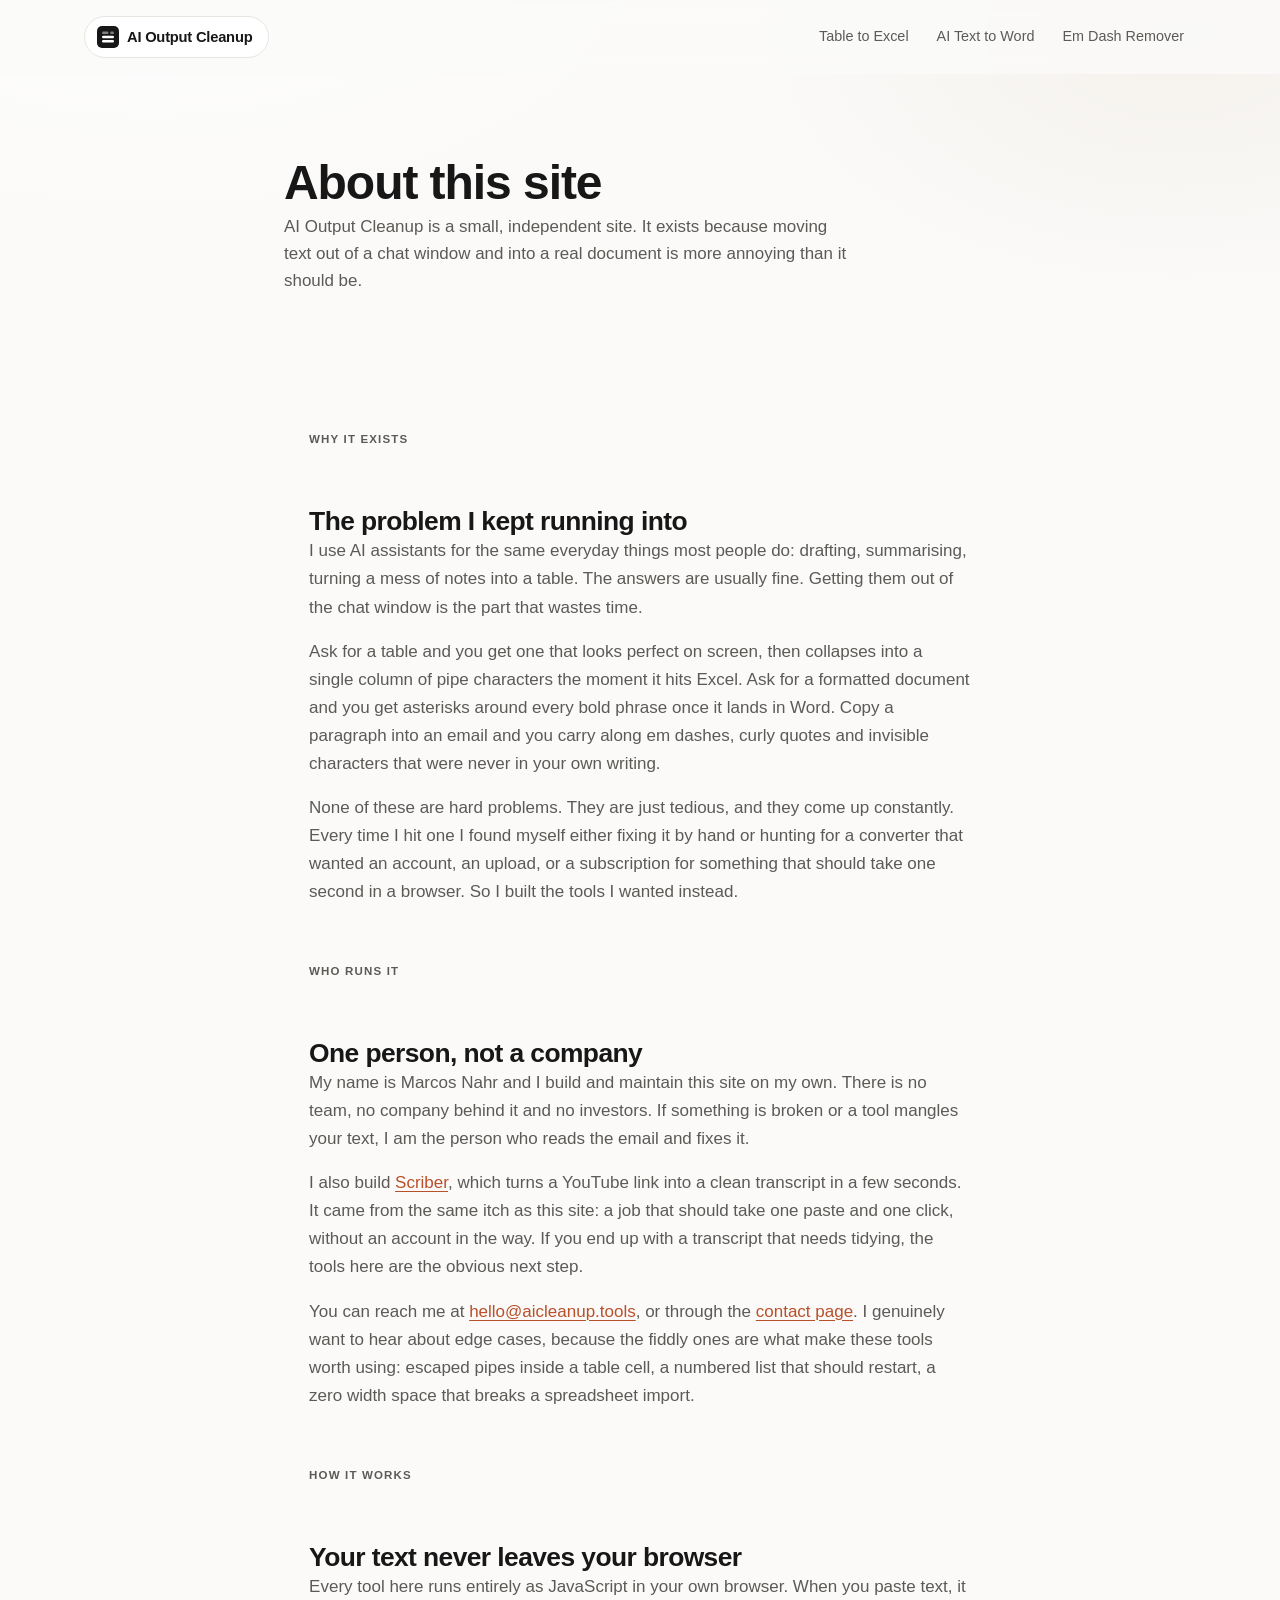
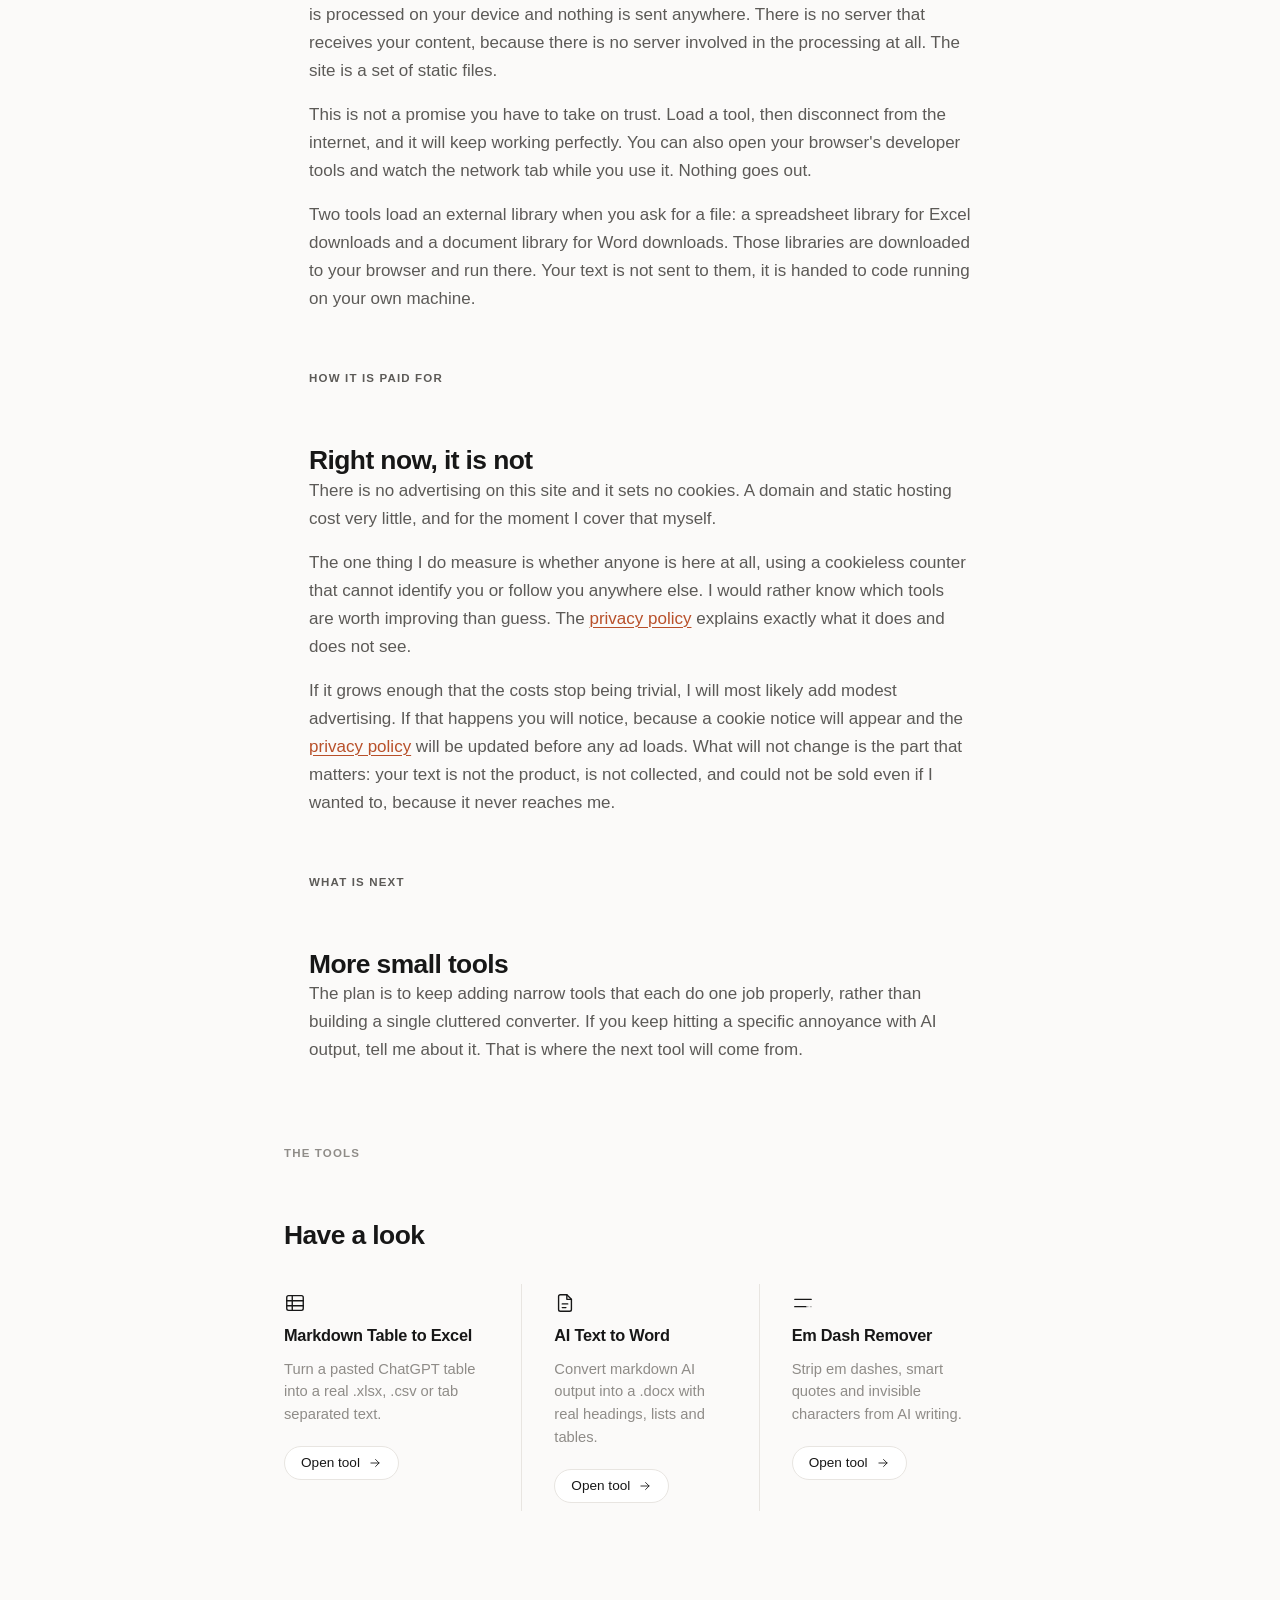
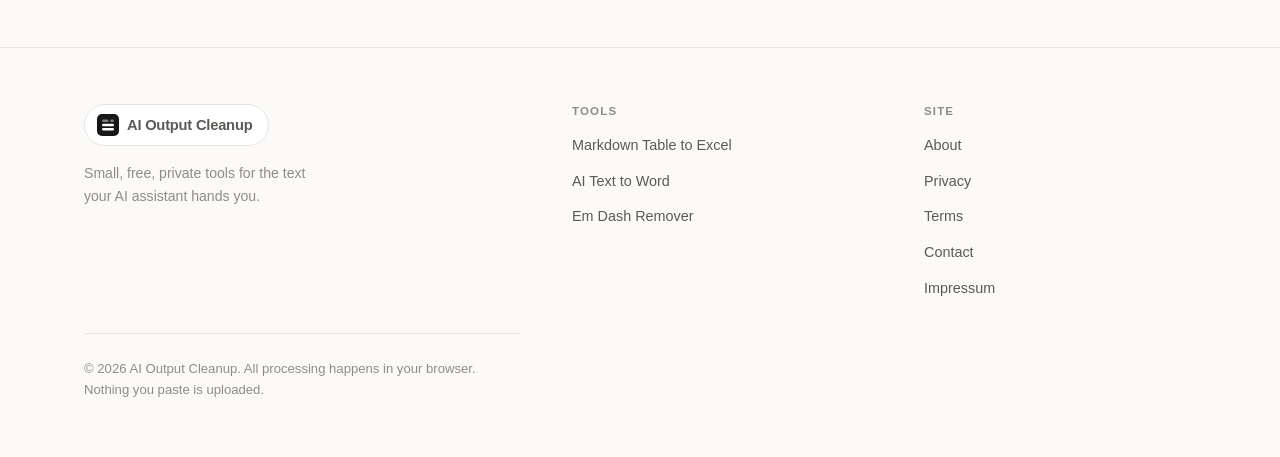
==== about/index.html @ b3857fc9 "Initial commit: aicleanup.tools Static site of three browser based tools that clean up AI generated " ====
<!DOCTYPE html>
<html lang="en">
<head>
<meta charset="utf-8">
<meta name="viewport" content="width=device-width, initial-scale=1">
<title>About | AI Output Cleanup</title>
<meta name="description" content="Who runs AI Output Cleanup and why. A small independent site of free browser based tools for cleaning up text from ChatGPT, Claude and Gemini.">
<link rel="canonical" href="https://aicleanup.tools/about/">
<meta name="robots" content="index, follow">

<meta property="og:type" content="website">
<meta property="og:site_name" content="AI Output Cleanup">
<meta property="og:title" content="About AI Output Cleanup">
<meta property="og:description" content="Who runs AI Output Cleanup and why. A small independent site of free browser based tools for AI generated text.">
<meta property="og:url" content="https://aicleanup.tools/about/">
<meta property="og:image" content="https://aicleanup.tools/assets/img/og-default.png">
<meta property="og:image:width" content="1200">
<meta property="og:image:height" content="630">
<meta property="og:image:alt" content="AI Output Cleanup, free browser tools for AI generated text">
<meta name="twitter:card" content="summary_large_image">

<link rel="stylesheet" href="/assets/css/site.css">
<link rel="icon" href="/favicon.svg" type="image/svg+xml">
</head>
<body>
<a class="skip-link" href="#main">Skip to content</a>

<header class="site-header">
  <div class="wrap wrap--wide site-header__inner">
    <a class="logo" href="/">
      <svg width="22" height="22" viewBox="0 0 22 22" role="img" aria-label="AI Output Cleanup logo">
        <rect width="22" height="22" rx="5" fill="#171717"></rect>
        <rect x="5" y="5.6" width="6.5" height="2.4" rx="1.2" fill="#ffffff" opacity="0.45"></rect>
        <rect x="13.2" y="5.6" width="3.8" height="2.4" rx="1.2" fill="#ffffff" opacity="0.45"></rect>
        <rect x="5" y="9.8" width="12" height="2.4" rx="1.2" fill="#ffffff"></rect>
        <rect x="5" y="14" width="12" height="2.4" rx="1.2" fill="#ffffff"></rect>
      </svg>
      <span>AI Output Cleanup</span>
    </a>
    <nav class="site-nav" aria-label="Main">
      <ul>
        <li><a href="/markdown-table-to-excel/">Table to Excel</a></li>
        <li><a href="/ai-text-to-word/">AI Text to Word</a></li>
        <li><a href="/em-dash-remover/">Em Dash Remover</a></li>
      </ul>
    </nav>
  </div>
</header>

<main id="main">

  <div class="hero">
    <div class="wrap">
      <h1>About this site</h1>
      <p class="lede">
        AI Output Cleanup is a small, independent site. It exists because
        moving text out of a chat window and into a real document is more
        annoying than it should be.
      </p>
    </div>
  </div>

  <div class="wrap">
    <section class="section prose">
      <p class="eyebrow">Why it exists</p>
      <h2>The problem I kept running into</h2>
      <p>
        I use AI assistants for the same everyday things most people do:
        drafting, summarising, turning a mess of notes into a table. The
        answers are usually fine. Getting them out of the chat window is the
        part that wastes time.
      </p>
      <p>
        Ask for a table and you get one that looks perfect on screen, then
        collapses into a single column of pipe characters the moment it hits
        Excel. Ask for a formatted document and you get asterisks around every
        bold phrase once it lands in Word. Copy a paragraph into an email and
        you carry along em dashes, curly quotes and invisible characters that
        were never in your own writing.
      </p>
      <p>
        None of these are hard problems. They are just tedious, and they come
        up constantly. Every time I hit one I found myself either fixing it by
        hand or hunting for a converter that wanted an account, an upload, or
        a subscription for something that should take one second in a browser.
        So I built the tools I wanted instead.
      </p>

      <p class="eyebrow eyebrow--spaced">Who runs it</p>
      <h2>One person, not a company</h2>
      <p>
        My name is Marcos Nahr and I build and maintain this site on my own.
        There is no team, no company behind it and no investors. If something
        is broken or a tool mangles your text, I am the person who reads the
        email and fixes it.
      </p>
      <p>
        I also build
        <a href="https://scriber.video/" rel="noopener">Scriber</a>, which
        turns a YouTube link into a clean transcript in a few seconds. It came
        from the same itch as this site: a job that should take one paste and
        one click, without an account in the way. If you end up with a
        transcript that needs tidying, the tools here are the obvious next
        step.
      </p>
      <p>
        You can reach me at
        <a href="mailto:hello@aicleanup.tools">hello@aicleanup.tools</a>, or
        through the <a href="/contact/">contact page</a>. I genuinely want to
        hear about edge cases, because the fiddly ones are what make these
        tools worth using: escaped pipes inside a table cell, a numbered list
        that should restart, a zero width space that breaks a spreadsheet
        import.
      </p>

      <p class="eyebrow eyebrow--spaced">How it works</p>
      <h2>Your text never leaves your browser</h2>
      <p>
        Every tool here runs entirely as JavaScript in your own browser. When
        you paste text, it is processed on your device and nothing is sent
        anywhere. There is no server that receives your content, because there
        is no server involved in the processing at all. The site is a set of
        static files.
      </p>
      <p>
        This is not a promise you have to take on trust. Load a tool, then
        disconnect from the internet, and it will keep working perfectly. You
        can also open your browser's developer tools and watch the network tab
        while you use it. Nothing goes out.
      </p>
      <p>
        Two tools load an external library when you ask for a file: a
        spreadsheet library for Excel downloads and a document library for Word
        downloads. Those libraries are downloaded to your browser and run
        there. Your text is not sent to them, it is handed to code running on
        your own machine.
      </p>

      <p class="eyebrow eyebrow--spaced">How it is paid for</p>
      <h2>Right now, it is not</h2>
      <p>
        There is no advertising on this site and it sets no cookies. A domain
        and static hosting cost very little, and for the moment I cover that
        myself.
      </p>
      <p>
        The one thing I do measure is whether anyone is here at all, using a
        cookieless counter that cannot identify you or follow you anywhere
        else. I would rather know which tools are worth improving than guess.
        The <a href="/privacy/">privacy policy</a> explains exactly what it
        does and does not see.
      </p>
      <p>
        If it grows enough that the costs stop being trivial, I will most
        likely add modest advertising. If that happens you will notice, because
        a cookie notice will appear and the
        <a href="/privacy/">privacy policy</a> will be updated before any ad
        loads. What will not change is the part that matters: your text is not
        the product, is not collected, and could not be sold even if I wanted
        to, because it never reaches me.
      </p>

      <p class="eyebrow eyebrow--spaced">What is next</p>
      <h2>More small tools</h2>
      <p>
        The plan is to keep adding narrow tools that each do one job properly,
        rather than building a single cluttered converter. If you keep hitting
        a specific annoyance with AI output, tell me about it. That is where
        the next tool will come from.
      </p>
    </section>

    <section class="section" aria-labelledby="tools-heading">
      <p class="eyebrow">The tools</p>
      <h2 id="tools-heading">Have a look</h2>
      <ul class="cols cols--3">
        <li class="col">
          <svg class="icon" viewBox="0 0 24 24" aria-hidden="true" focusable="false">
            <rect x="3" y="4" width="18" height="16" rx="2"></rect>
            <path d="M3 9.5h18M3 15h18M9 4v16"></path>
          </svg>
          <h3><a href="/markdown-table-to-excel/">Markdown Table to Excel</a></h3>
          <p>Turn a pasted ChatGPT table into a real .xlsx, .csv or tab
             separated text.</p>
          <span class="col__cta" aria-hidden="true">
            Open tool
            <svg class="icon" viewBox="0 0 24 24"><path d="M5 12h14M13 6l6 6-6 6"></path></svg>
          </span>
        </li>
        <li class="col">
          <svg class="icon" viewBox="0 0 24 24" aria-hidden="true" focusable="false">
            <path d="M14 3H7a2 2 0 0 0-2 2v14a2 2 0 0 0 2 2h10a2 2 0 0 0 2-2V8l-5-5Z"></path>
            <path d="M14 3v5h5"></path>
            <path d="M9 13h6M9 17h4"></path>
          </svg>
          <h3><a href="/ai-text-to-word/">AI Text to Word</a></h3>
          <p>Convert markdown AI output into a .docx with real headings, lists
             and tables.</p>
          <span class="col__cta" aria-hidden="true">
            Open tool
            <svg class="icon" viewBox="0 0 24 24"><path d="M5 12h14M13 6l6 6-6 6"></path></svg>
          </span>
        </li>
        <li class="col">
          <svg class="icon" viewBox="0 0 24 24" aria-hidden="true" focusable="false">
            <path d="M3 8h18M3 16h12"></path>
            <path d="M15.5 16h5.5" opacity="0.3" stroke-dasharray="2 2.5"></path>
          </svg>
          <h3><a href="/em-dash-remover/">Em Dash Remover</a></h3>
          <p>Strip em dashes, smart quotes and invisible characters from AI
             writing.</p>
          <span class="col__cta" aria-hidden="true">
            Open tool
            <svg class="icon" viewBox="0 0 24 24"><path d="M5 12h14M13 6l6 6-6 6"></path></svg>
          </span>
        </li>
      </ul>
    </section>
  </div>
</main>

<footer class="site-footer">
  <div class="wrap wrap--wide">
    <div class="footer-cols">
      <div class="footer-brand">
        <a class="logo" href="/">
          <svg width="22" height="22" viewBox="0 0 22 22" role="img" aria-label="AI Output Cleanup logo">
            <rect width="22" height="22" rx="5" fill="#171717"></rect>
            <rect x="5" y="5.6" width="6.5" height="2.4" rx="1.2" fill="#ffffff" opacity="0.45"></rect>
            <rect x="13.2" y="5.6" width="3.8" height="2.4" rx="1.2" fill="#ffffff" opacity="0.45"></rect>
            <rect x="5" y="9.8" width="12" height="2.4" rx="1.2" fill="#ffffff"></rect>
            <rect x="5" y="14" width="12" height="2.4" rx="1.2" fill="#ffffff"></rect>
          </svg>
          <span>AI Output Cleanup</span>
        </a>
        <p>Small, free, private tools for the text your AI assistant hands you.</p>
      </div>

      <nav aria-labelledby="footer-tools">
        <h2 id="footer-tools">Tools</h2>
        <ul>
          <li><a href="/markdown-table-to-excel/">Markdown Table to Excel</a></li>
          <li><a href="/ai-text-to-word/">AI Text to Word</a></li>
          <li><a href="/em-dash-remover/">Em Dash Remover</a></li>
        </ul>
      </nav>

      <nav aria-labelledby="footer-site">
        <h2 id="footer-site">Site</h2>
        <ul>
          <li><a href="/about/">About</a></li>
          <li><a href="/privacy/">Privacy</a></li>
          <li><a href="/terms/">Terms</a></li>
          <li><a href="/contact/">Contact</a></li>
          <li><a href="/impressum/">Impressum</a></li>
        </ul>
      </nav>
    </div>

    <p class="site-footer__meta">
      &copy; <span id="year">2026</span> AI Output Cleanup. All processing happens
      in your browser. Nothing you paste is uploaded.
    </p>
  </div>
</footer>

<aside id="cookie-banner" class="cookie-banner" hidden aria-label="Cookie notice">
  <div class="cookie-banner__inner">
    <p>
      This site uses cookies for advertising. You can decline and keep using
      every tool. See our <a href="/privacy/">privacy policy</a>.
    </p>
    <div class="btn-row">
      <button type="button" class="btn btn--ghost" id="cookie-decline">Decline</button>
      <button type="button" class="btn btn--primary" id="cookie-accept">Accept</button>
    </div>
  </div>
</aside>

<script src="/assets/js/site.js" defer></script>
</body>
</html>
---- assets/css/site.css ----
/* ==========================================================================
   AI Output Cleanup — shared stylesheet
   Mobile first. Light mode. System fonts only. No web fonts.
   Visual direction: airy, minimal, thin dividers, small stroke icons,
   pill shaped controls, near-black primary actions.
   ========================================================================== */

/* --- Reset ---------------------------------------------------------------- */
*,
*::before,
*::after { box-sizing: border-box; }

html { -webkit-text-size-adjust: 100%; }

body,
h1, h2, h3, h4, h5, h6,
p, figure, blockquote, dl, dd, ul, ol { margin: 0; }

ul[class], ol[class] { list-style: none; padding: 0; }

img, svg { max-width: 100%; display: block; }

button, input, select, textarea { font: inherit; color: inherit; }

/* --- Design tokens -------------------------------------------------------- */
:root {
  /* Warm neutral scale */
  --ink:        #171717;
  --ink-2:      #5c5a57;
  --ink-3:      #8f8c88;
  --line:       #e8e5e1;
  --line-2:     #f3f1ee;
  --surface:    #ffffff;
  --canvas:     #fbfaf9;

  /* Single accent — warm clay. Used sparingly: links, focus, small marks. */
  --accent:     #b8502a;
  --accent-dk:  #94401f;
  --accent-lt:  #fbf0eb;

  --danger:     #a3352b;

  --radius:     10px;
  --radius-lg:  16px;
  --radius-pill: 999px;

  --space-1: 4px;
  --space-2: 8px;
  --space-3: 12px;
  --space-4: 16px;
  --space-5: 24px;
  --space-6: 32px;
  --space-7: 56px;
  --space-8: 80px;

  --wrap: 760px;
  --wrap-wide: 1160px;
  --rail: 300px;

  --mono: ui-monospace, SFMono-Regular, "SF Mono", Menlo, Consolas,
          "Liberation Mono", monospace;
  --sans: -apple-system, BlinkMacSystemFont, "Segoe UI", Roboto, Helvetica,
          Arial, sans-serif, "Apple Color Emoji", "Segoe UI Emoji";
}

/* --- Base ----------------------------------------------------------------- */
body {
  font-family: var(--sans);
  font-size: 17px;
  line-height: 1.65;
  color: var(--ink);
  background-color: var(--canvas);
  /* Barely there warm glow so the page is not a flat slab of grey. */
  background-image:
    radial-gradient(900px 520px at 12% -10%, #ffffff 0%, rgba(255,255,255,0) 62%),
    radial-gradient(760px 460px at 92% 4%, #f5f2ed 0%, rgba(245,242,237,0) 58%);
  background-repeat: no-repeat;
  background-attachment: fixed;
  -webkit-font-smoothing: antialiased;
}

h1, h2, h3, h4 {
  line-height: 1.22;
  letter-spacing: -0.022em;
  font-weight: 600;
  text-wrap: balance;
}

h1 { font-size: 2rem; }
h2 { font-size: 1.35rem; margin-top: var(--space-7); }
h3 { font-size: 1.02rem; margin-top: var(--space-5); }

p { margin-bottom: var(--space-4); color: var(--ink); }
p:last-child { margin-bottom: 0; }

a { color: var(--accent); text-underline-offset: 3px; text-decoration-thickness: 1px; }
a:hover { color: var(--accent-dk); }

code {
  font-family: var(--mono);
  font-size: 0.86em;
  background: var(--line-2);
  padding: 2px 6px;
  border-radius: 5px;
}

/* Small stroke icons. Always inherit colour from their context. */
.icon {
  width: 22px;
  height: 22px;
  stroke: currentColor;
  stroke-width: 1.5;
  stroke-linecap: round;
  stroke-linejoin: round;
  fill: none;
  flex: 0 0 auto;
}
.icon--sm { width: 16px; height: 16px; }

:focus-visible {
  outline: 2px solid var(--ink);
  outline-offset: 3px;
  border-radius: 4px;
}

/* --- Layout --------------------------------------------------------------- */
.wrap {
  width: 100%;
  max-width: var(--wrap);
  margin-inline: auto;
  padding-inline: var(--space-5);
}
.wrap--wide { max-width: var(--wrap-wide); }

main { display: block; padding-bottom: var(--space-8); }

.section { margin-top: var(--space-8); }
.section > h2:first-child { margin-top: 0; }

/* Small uppercase section label, used above the big headings. */
.eyebrow {
  font-size: 0.72rem;
  text-transform: uppercase;
  letter-spacing: 0.1em;
  font-weight: 600;
  color: var(--ink-3);
  margin-bottom: var(--space-3);
}
/* Separates stacked sections inside one long prose block. A class rather than
   an inline style, so the Content-Security-Policy can forbid inline styles. */
.eyebrow--spaced { margin-top: var(--space-7); }

.skip-link {
  position: absolute;
  left: -9999px;
  top: 0;
  background: var(--ink);
  color: #fff;
  padding: var(--space-3) var(--space-4);
  z-index: 100;
  border-radius: 0 0 var(--radius) 0;
}
.skip-link:focus { left: 0; color: #fff; }

/* --- Header --------------------------------------------------------------- */
.site-header { padding-block: var(--space-4); }
@media (min-width: 720px) {
  .site-header {
    position: sticky;
    top: 0;
    z-index: 20;
    background: rgba(251, 250, 249, 0.82);
    backdrop-filter: blur(10px);
    -webkit-backdrop-filter: blur(10px);
  }
}
.site-header__inner {
  display: flex;
  flex-wrap: wrap;
  align-items: center;
  justify-content: space-between;
  gap: var(--space-3);
}

/* Logo sits in a soft pill chip. */
.logo {
  display: inline-flex;
  align-items: center;
  gap: var(--space-2);
  padding: var(--space-2) var(--space-4) var(--space-2) var(--space-3);
  background: var(--surface);
  border: 1px solid var(--line);
  border-radius: var(--radius-pill);
  font-weight: 600;
  font-size: 0.92rem;
  letter-spacing: -0.015em;
  color: var(--ink);
  text-decoration: none;
  transition: border-color 0.15s ease;
}
.logo:hover { color: var(--ink); border-color: var(--ink-3); }
.logo svg { flex: 0 0 auto; }

.site-nav ul {
  display: flex;
  flex-wrap: wrap;
  align-items: center;
  gap: var(--space-1);
  list-style: none;
  margin: 0;
  padding: 0;
}
.site-nav a {
  display: inline-block;
  padding: var(--space-2) var(--space-3);
  border-radius: var(--radius-pill);
  color: var(--ink-2);
  text-decoration: none;
  font-size: 0.9rem;
  transition: background-color 0.15s ease, color 0.15s ease;
}
.site-nav a:hover { color: var(--ink); background: var(--line-2); }
.site-nav a[aria-current="page"] { color: var(--ink); background: var(--line-2); font-weight: 500; }

/* --- Hero ----------------------------------------------------------------- */
/* Tighter on small screens so the tool itself stays above the fold. */
.hero { padding-block: var(--space-6) var(--space-5); }
@media (min-width: 720px) {
  .hero { padding-block: var(--space-7) var(--space-6); }
}
.hero__mark { margin-bottom: var(--space-5); }
.hero p.lede {
  font-size: 1.06rem;
  line-height: 1.6;
  color: var(--ink-2);
  margin-top: var(--space-4);
  max-width: 60ch;
}

@media (min-width: 1000px) {
  .hero { padding-block: var(--space-8) var(--space-7); }
  .hero__inner {
    display: grid;
    grid-template-columns: minmax(0, 1.1fr) minmax(0, 1fr);
    align-items: start;
    column-gap: var(--space-8);
  }
  .hero__aside { padding-top: var(--space-3); }
  .hero p.lede { margin-top: 0; }
}

/* --- Privacy note --------------------------------------------------------- */
/* Deliberately NOT a white bordered pill. That combination reads as a text
   input, and sitting directly above the real textarea it invited people to
   type into it. A tinted panel with no border and a square left rule reads
   as a note instead. */
.privacy-note {
  display: flex;
  align-items: center;
  gap: var(--space-2);
  margin-top: var(--space-5);
  padding: var(--space-2) var(--space-4);
  /* Neutral rather than tinted with the accent: a blush panel with a left
     rule reads as a warning, and this is reassurance, not an error. */
  background: var(--line-2);
  border: none;
  border-left: 2px solid var(--line);
  border-radius: 0 var(--radius) var(--radius) 0;
  font-size: 0.85rem;
  color: var(--ink-2);
  line-height: 1.45;
  width: fit-content;
  max-width: 100%;
  /* Nothing here is interactive. */
  cursor: default;
}
.privacy-note .icon { color: var(--accent); }

/* --- Column list with thin dividers ---------------------------------------
   Replaces boxed cards. Small icon, title, muted description, action.
   Divider rules between columns on desktop, between rows on mobile. */
.cols {
  display: grid;
  gap: 0;
  list-style: none;
  padding: 0;
  margin-top: var(--space-6);
}
.col {
  position: relative;
  display: flex;
  flex-direction: column;
  align-items: flex-start;
  gap: var(--space-3);
  padding-block: var(--space-5);
  border-top: 1px solid var(--line);
}
.col > .icon { color: var(--ink); }
.col h2, .col h3 {
  margin: 0;
  font-size: 1.02rem;
  font-weight: 600;
  letter-spacing: -0.015em;
}
.col h2 a, .col h3 a {
  text-decoration: none;
  color: var(--ink);
}
/* Whole column is clickable via the stretched heading link. */
.col h2 a::after, .col h3 a::after { content: ""; position: absolute; inset: 0; }
.col:hover h2 a, .col:hover h3 a { color: var(--accent); }
.col p {
  margin: 0;
  font-size: 0.92rem;
  line-height: 1.55;
  color: var(--ink-3);
}
.col .btn { margin-top: var(--space-2); }

/* Visual call to action inside a stretched-link column. Presentational only —
   the heading link is the real, focusable target, so there is one tab stop. */
.col__cta {
  display: inline-flex;
  align-items: center;
  gap: var(--space-2);
  margin-top: var(--space-2);
  padding: var(--space-1) var(--space-4);
  min-height: 34px;
  border: 1px solid var(--line);
  border-radius: var(--radius-pill);
  background: var(--surface);
  font-size: 0.85rem;
  font-weight: 500;
  color: var(--ink);
  transition: border-color 0.15s ease, background-color 0.15s ease;
}
.col__cta .icon {
  width: 14px;
  height: 14px;
  /* Slight overshoot easing so the nudge feels driven, not linear. */
  transition: transform 0.22s cubic-bezier(0.22, 0.9, 0.28, 1.2);
}
.col:hover .col__cta { border-color: var(--ink); background: var(--ink); color: #fff; }

/* Arrow nudges right on hover, keyboard focus, and press. focus-within covers
   the stretched heading link so keyboard users get the same feedback. */
.col:hover .col__cta .icon,
.col:focus-within .col__cta .icon { transform: translateX(4px); }
/* Press pushes it a little further and snaps back faster. */
.col:active .col__cta .icon {
  transform: translateX(7px);
  transition-duration: 0.09s;
}

@media (min-width: 720px) {
  .cols--3 { grid-template-columns: repeat(3, 1fr); }
  .cols--4 { grid-template-columns: repeat(4, 1fr); }
  .col {
    border-top: none;
    border-left: 1px solid var(--line);
    padding: var(--space-2) var(--space-6);
  }
  .col:first-child { border-left: none; padding-left: 0; }
}

/* --- Forms & tools -------------------------------------------------------- */
.field { margin-top: var(--space-5); }

label,
.label {
  display: block;
  font-size: 0.85rem;
  font-weight: 600;
  margin-bottom: var(--space-2);
  color: var(--ink-2);
}

textarea {
  width: 100%;
  min-height: 200px;
  padding: var(--space-4);
  background: var(--surface);
  border: 1px solid var(--line);
  border-radius: var(--radius-lg);
  font-family: var(--mono);
  font-size: 0.88rem;
  line-height: 1.6;
  resize: vertical;
  transition: border-color 0.15s ease, box-shadow 0.15s ease;
}
textarea:hover { border-color: var(--ink-3); }
textarea:focus {
  outline: none;
  border-color: var(--ink);
  box-shadow: 0 0 0 3px rgba(23, 23, 23, 0.06);
}
textarea::placeholder { color: var(--ink-3); opacity: 1; }

.btn-row {
  display: flex;
  flex-wrap: wrap;
  gap: var(--space-2);
  margin-top: var(--space-4);
}

.btn {
  display: inline-flex;
  align-items: center;
  justify-content: center;
  gap: var(--space-2);
  min-height: 42px;
  padding: var(--space-2) var(--space-5);
  border-radius: var(--radius-pill);
  border: 1px solid transparent;
  font-size: 0.9rem;
  font-weight: 500;
  cursor: pointer;
  text-decoration: none;
  white-space: nowrap;
  transition: background-color 0.15s ease, border-color 0.15s ease, color 0.15s ease;
}
.btn .icon { width: 16px; height: 16px; }

.btn--primary {
  background: var(--ink);
  color: #fff;
  border-color: var(--ink);
}
.btn--primary:hover { background: #000; border-color: #000; color: #fff; }

.btn--ghost {
  background: var(--surface);
  color: var(--ink);
  border-color: var(--line);
}
.btn--ghost:hover { border-color: var(--ink); color: var(--ink); }

.btn--sm { min-height: 34px; padding: var(--space-1) var(--space-4); font-size: 0.85rem; }
.btn[disabled] { opacity: 0.4; cursor: not-allowed; }
.btn[disabled] .icon { transform: none !important; }

/* --- Button icon motion ---------------------------------------------------
   The nudge direction matches what the action does, so the movement carries
   meaning instead of being decoration. Forward arrows travel right, download
   arrows travel down. Icons with no inherent direction (copy) get no motion —
   those confirm with a state swap in JS instead. */
.btn .icon {
  transition: transform 0.22s cubic-bezier(0.22, 0.9, 0.28, 1.2);
}

.btn:hover .icon--forward,
.btn:focus-visible .icon--forward { transform: translateX(4px); }
.btn:active .icon--forward { transform: translateX(7px); transition-duration: 0.09s; }

.btn:hover .icon--down,
.btn:focus-visible .icon--down { transform: translateY(3px); }
.btn:active .icon--down { transform: translateY(5px); transition-duration: 0.09s; }

/* Whole-button press. Tiny, but it makes the control feel physical. */
.btn:active:not([disabled]) { transform: scale(0.98); }

.opt-group {
  display: flex;
  flex-direction: column;
  gap: var(--space-3);
  margin-top: var(--space-4);
  padding: var(--space-4) var(--space-5);
  background: var(--surface);
  border: 1px solid var(--line);
  border-radius: var(--radius-lg);
}
.opt {
  display: flex;
  align-items: flex-start;
  gap: var(--space-3);
  font-size: 0.9rem;
  font-weight: 400;
  color: var(--ink);
  margin: 0;
  cursor: pointer;
}
.opt input { margin-top: 3px; width: 16px; height: 16px; accent-color: var(--ink); }

.status {
  margin-top: var(--space-3);
  font-size: 0.86rem;
  color: var(--ink-3);
  min-height: 1.5em;
}
.status--error { color: var(--danger); }

/* --- Tool layout ----------------------------------------------------------
   Input and output sit side by side on wide screens, stacked on mobile. */
.tool { margin-top: var(--space-6); }

.tool-grid { display: grid; gap: var(--space-4); }
@media (min-width: 900px) {
  .tool-grid { grid-template-columns: 1fr 1fr; gap: var(--space-5); }
}
.tool-grid textarea { min-height: 260px; }

.field__head {
  display: flex;
  align-items: baseline;
  justify-content: space-between;
  gap: var(--space-3);
  margin-bottom: var(--space-2);
}
.field__head label, .field__head .label { margin-bottom: 0; }
.field__hint { font-size: 0.78rem; color: var(--ink-3); }

textarea[readonly] { background: #fdfdfc; color: var(--ink-2); }
textarea[readonly]:hover { border-color: var(--line); }

/* Option blocks side by side on desktop. */
.opt-cols { display: grid; gap: var(--space-4); margin-top: var(--space-5); }
@media (min-width: 900px) {
  .opt-cols { grid-template-columns: 1fr 1fr; gap: var(--space-5); align-items: start; }
}
.opt-group__title {
  font-size: 0.72rem;
  text-transform: uppercase;
  letter-spacing: 0.1em;
  font-weight: 600;
  color: var(--ink-3);
  margin: 0 0 var(--space-1);
}
.opt__hint {
  display: block;
  font-family: var(--mono);
  font-size: 0.78rem;
  color: var(--ink-3);
  margin-top: 1px;
}
.opt__text { display: block; }

/* Live counter of what was found in the pasted text. */
.counter {
  display: flex;
  align-items: flex-start;
  gap: var(--space-2);
  margin-top: var(--space-4);
  padding: var(--space-3) var(--space-4);
  border: 1px solid var(--line);
  border-radius: var(--radius);
  background: var(--surface);
  font-size: 0.88rem;
  color: var(--ink-2);
  min-height: 46px;
}
.counter .icon { color: var(--ink-3); margin-top: 2px; }
.counter--found .icon { color: var(--accent); }
.counter mark {
  background: none;
  color: var(--ink);
  font-weight: 600;
}

/* --- Parsed table preview ------------------------------------------------- */
.preview { margin-top: var(--space-5); }
.preview__item + .preview__item { margin-top: var(--space-6); }

.preview__head {
  display: flex;
  flex-wrap: wrap;
  align-items: baseline;
  justify-content: space-between;
  gap: var(--space-2);
  margin-bottom: var(--space-2);
}
.preview__title { font-size: 0.85rem; font-weight: 600; color: var(--ink-2); }
.preview__meta { font-size: 0.78rem; color: var(--ink-3); }

/* Wide tables scroll inside their own box rather than pushing the page. */
.table-scroll {
  overflow-x: auto;
  border: 1px solid var(--line);
  border-radius: var(--radius-lg);
  background: var(--surface);
  -webkit-overflow-scrolling: touch;
}
.preview table {
  border-collapse: collapse;
  width: 100%;
  font-size: 0.86rem;
}
.preview th,
.preview td {
  padding: var(--space-2) var(--space-4);
  text-align: left;
  border-bottom: 1px solid var(--line-2);
  white-space: nowrap;
  vertical-align: top;
}
.preview thead th {
  background: var(--line-2);
  font-weight: 600;
  color: var(--ink);
  white-space: nowrap;
  position: sticky;
  top: 0;
}
.preview tbody tr:last-child td { border-bottom: none; }
.preview td.is-right  { text-align: right; }
.preview td.is-center { text-align: center; }
.preview th.is-right  { text-align: right; }
.preview th.is-center { text-align: center; }

/* Segmented picker, shown only when a paste holds more than one table. */
.seg {
  display: flex;
  flex-wrap: wrap;
  gap: var(--space-1);
  padding: var(--space-1);
  background: var(--line-2);
  border-radius: var(--radius-pill);
  width: fit-content;
  max-width: 100%;
}
.seg button {
  border: none;
  background: none;
  padding: var(--space-1) var(--space-4);
  min-height: 32px;
  border-radius: var(--radius-pill);
  font-size: 0.85rem;
  color: var(--ink-2);
  cursor: pointer;
  white-space: nowrap;
}
.seg button:hover { color: var(--ink); }
.seg button[aria-pressed="true"] {
  background: var(--surface);
  color: var(--ink);
  font-weight: 500;
  box-shadow: 0 1px 2px rgba(23, 23, 23, 0.08);
}

/* --- Formatted document preview -------------------------------------------
   Shows what the .docx will contain. Styled as a page rather than as part of
   the site chrome, so it reads as a document. */
.doc-preview {
  margin-top: var(--space-4);
  padding: var(--space-5) var(--space-6);
  background: var(--surface);
  border: 1px solid var(--line);
  border-radius: var(--radius-lg);
  max-height: 560px;
  overflow-y: auto;
}
.doc-preview[hidden] { display: none; }

.doc-preview > *:first-child { margin-top: 0; }
.doc-preview h2, .doc-preview h3,
.doc-preview h4, .doc-preview h5 {
  margin-top: var(--space-5);
  margin-bottom: var(--space-2);
  line-height: 1.3;
}
.doc-preview h2 { font-size: 1.35rem; }
.doc-preview h3 { font-size: 1.12rem; }
.doc-preview h4 { font-size: 1rem; }
.doc-preview h5 { font-size: 0.92rem; color: var(--ink-2); }
.doc-preview p { margin-bottom: var(--space-3); font-size: 0.95rem; }
.doc-preview ul, .doc-preview ol {
  margin: 0 0 var(--space-3);
  padding-left: 1.4em;
  font-size: 0.95rem;
}
.doc-preview li { margin-bottom: var(--space-1); }
.doc-preview li > ul, .doc-preview li > ol { margin-top: var(--space-1); margin-bottom: 0; }
.doc-preview blockquote {
  margin: 0 0 var(--space-3);
  padding-left: var(--space-4);
  border-left: 3px solid var(--line);
  color: var(--ink-2);
}
.doc-preview blockquote p { margin-bottom: 0; }
.doc-preview pre {
  margin: 0 0 var(--space-3);
  padding: var(--space-4);
  background: var(--line-2);
  border-radius: var(--radius);
  overflow-x: auto;
}
.doc-preview pre code {
  background: none;
  padding: 0;
  font-size: 0.82rem;
  line-height: 1.6;
  color: var(--ink);
  white-space: pre;
}
.doc-preview hr {
  border: none;
  border-top: 1px solid var(--line);
  margin: var(--space-5) 0;
}
.doc-preview table {
  border-collapse: collapse;
  width: 100%;
  font-size: 0.86rem;
}
.doc-preview th, .doc-preview td {
  padding: var(--space-2) var(--space-3);
  border: 1px solid var(--line);
  text-align: left;
  vertical-align: top;
}
.doc-preview thead th { background: var(--line-2); font-weight: 600; }
.doc-preview .table-scroll { margin-bottom: var(--space-3); }

/* Copy button confirmation state. */
.btn.is-done {
  background: var(--surface);
  border-color: var(--line);
  color: var(--ink);
}
.btn.is-done:hover { background: var(--surface); border-color: var(--line); color: var(--ink); }

.empty-state {
  margin-top: var(--space-4);
  padding: var(--space-5);
  border: 1px dashed var(--line);
  border-radius: var(--radius-lg);
  color: var(--ink-3);
  font-size: 0.9rem;
  background: rgba(255, 255, 255, 0.5);
}
.empty-state[hidden] { display: none; }
.empty-state p { margin-bottom: var(--space-3); color: var(--ink-3); }
.empty-state strong { color: var(--ink); font-weight: 600; }
.empty-state pre {
  margin: 0 0 var(--space-3);
  padding: var(--space-4);
  background: var(--line-2);
  border-radius: var(--radius);
  overflow-x: auto;
}
.empty-state pre code {
  background: none;
  padding: 0;
  font-size: 0.82rem;
  line-height: 1.6;
  color: var(--ink-2);
  white-space: pre;
}

/* --- Content sections ----------------------------------------------------- */
.steps {
  counter-reset: step;
  list-style: none;
  padding: 0;
  margin-top: var(--space-5);
}
.steps li {
  counter-increment: step;
  position: relative;
  padding-left: 40px;
  margin-bottom: var(--space-4);
  color: var(--ink-2);
}
.steps li::before {
  content: counter(step);
  position: absolute;
  left: 0;
  top: 2px;
  width: 24px;
  height: 24px;
  display: grid;
  place-items: center;
  border-radius: 50%;
  border: 1px solid var(--line);
  background: var(--surface);
  color: var(--ink);
  font-size: 0.78rem;
  font-weight: 600;
}

.prose { max-width: 70ch; }
/* On the narrow content pages the wrap is already a reading column, so the
   extra cap leaves the text sitting left of centre. Centre it there. Tool
   pages use .wrap--wide and keep the left aligned measure, so prose stays in
   line with the FAQ and other sections beside it. */
.wrap:not(.wrap--wide) .prose { margin-inline: auto; }
.prose p { color: var(--ink-2); }
.prose ul, .prose ol { padding-left: 1.2em; margin-bottom: var(--space-4); color: var(--ink-2); }
.prose li { margin-bottom: var(--space-2); }

.faq-item {
  border-top: 1px solid var(--line);
  padding: var(--space-5) 0;
}
.faq-item h3 { margin-top: 0; }
.faq-item p { margin-top: var(--space-2); margin-bottom: 0; color: var(--ink-3); }

/* --- Ad slots ------------------------------------------------------------- */
/* Empty containers with reserved height so ads never cause layout shift.
   Intentionally invisible until AdSense fills them. */
/* Height is reserved only once a slot has a real unit ID. While the site runs
   without advertising the containers collapse to nothing, so there are no
   unexplained gaps. Adding data-ad-slot-id later restores the reservation and
   prevents layout shift, which is the reason it exists. */
.ad-slot {
  min-height: 0;
  margin: 0;
  display: block;
  overflow: hidden;
}
.ad-slot[data-ad-slot-id] {
  min-height: 280px;
  margin: var(--space-7) auto;
}
.ad-slot--footer[data-ad-slot-id] { min-height: 100px; }
@media (min-width: 720px) {
  .ad-slot[data-ad-slot-id] { min-height: 100px; }
}
.ad-slot--rail[data-ad-slot-id] { min-height: 280px; margin-top: 0; }
@media (min-width: 1000px) {
  .ad-slot--rail[data-ad-slot-id] { width: var(--rail); min-height: 600px; }
}

/* --- Two column body ------------------------------------------------------ */
.layout { display: block; }
@media (min-width: 1000px) {
  .layout {
    display: grid;
    grid-template-columns: minmax(0, 1fr) var(--rail);
    column-gap: var(--space-8);
    align-items: start;
  }
  .layout__aside { position: sticky; top: 88px; }
}

/* --- Footer --------------------------------------------------------------- */
.site-footer {
  border-top: 1px solid var(--line);
  padding-block: var(--space-7);
  margin-top: var(--space-7);
  font-size: 0.9rem;
  color: var(--ink-2);
}
.site-footer a { color: var(--ink-2); text-decoration: none; }
.site-footer a:hover { color: var(--ink); }

.footer-cols { display: grid; gap: var(--space-6); }
@media (min-width: 720px) {
  .footer-cols { grid-template-columns: 1.5fr 1fr 1fr; gap: var(--space-8); }
}
.footer-cols h2 {
  font-size: 0.72rem;
  text-transform: uppercase;
  letter-spacing: 0.1em;
  font-weight: 600;
  color: var(--ink-3);
  margin: 0 0 var(--space-4);
}
.footer-cols ul {
  list-style: none;
  padding: 0;
  margin: 0;
  display: flex;
  flex-direction: column;
  gap: var(--space-3);
}
.footer-cols ul a { font-size: 0.9rem; }
/* A button that has to look like the links beside it: reopening the cookie
   choice is an action, not navigation, so it must not be an anchor. */
.linklike {
  background: none;
  border: none;
  padding: 0;
  font: inherit;
  font-size: 0.9rem;
  color: var(--ink-2);
  cursor: pointer;
  text-align: left;
}
.linklike:hover { color: var(--ink); text-decoration: underline; }

.footer-brand p {
  margin-top: var(--space-4);
  font-size: 0.88rem;
  color: var(--ink-3);
  max-width: 32ch;
}
.site-footer__meta {
  color: var(--ink-3);
  font-size: 0.82rem;
  margin-top: var(--space-6);
  padding-top: var(--space-5);
  border-top: 1px solid var(--line);
  max-width: 60ch;
}

/* --- Cookie banner -------------------------------------------------------- */
.cookie-banner {
  position: fixed;
  left: var(--space-4);
  right: var(--space-4);
  bottom: var(--space-4);
  z-index: 50;
  background: var(--surface);
  color: var(--ink-2);
  border: 1px solid var(--line);
  border-radius: var(--radius-lg);
  padding: var(--space-4) var(--space-5);
  font-size: 0.86rem;
  line-height: 1.5;
  box-shadow: 0 8px 30px rgba(23, 23, 23, 0.1);
}
.cookie-banner[hidden] { display: none; }
.cookie-banner__inner {
  max-width: var(--wrap-wide);
  margin-inline: auto;
  display: flex;
  flex-direction: column;
  gap: var(--space-4);
}
.cookie-banner a { color: var(--accent); }
.cookie-banner .btn-row { margin-top: 0; }
@media (min-width: 720px) {
  .cookie-banner__inner {
    flex-direction: row;
    align-items: center;
    justify-content: space-between;
    gap: var(--space-6);
  }
  .cookie-banner .btn-row { flex-shrink: 0; }
}

/* --- Utilities ------------------------------------------------------------ */
.visually-hidden {
  position: absolute;
  width: 1px; height: 1px;
  padding: 0; margin: -1px;
  overflow: hidden;
  clip: rect(0 0 0 0);
  white-space: nowrap;
  border: 0;
}

@media (min-width: 720px) {
  body { font-size: 17px; }
  h1 { font-size: 2.5rem; }
  h2 { font-size: 1.5rem; }
}

@media (min-width: 1000px) {
  h1 { font-size: 3rem; }
  h2 { font-size: 1.65rem; }
}

@media (prefers-reduced-motion: reduce) {
  * { transition: none !important; animation: none !important; }
  /* Without this the arrow would still teleport on hover. Colour change alone
     carries the affordance. */
  .col:hover .col__cta .icon,
  .col:focus-within .col__cta .icon,
  .col:active .col__cta .icon { transform: none; }
  .btn:hover .icon,
  .btn:focus-visible .icon,
  .btn:active .icon { transform: none; }
  .btn:active:not([disabled]) { transform: none; }
}
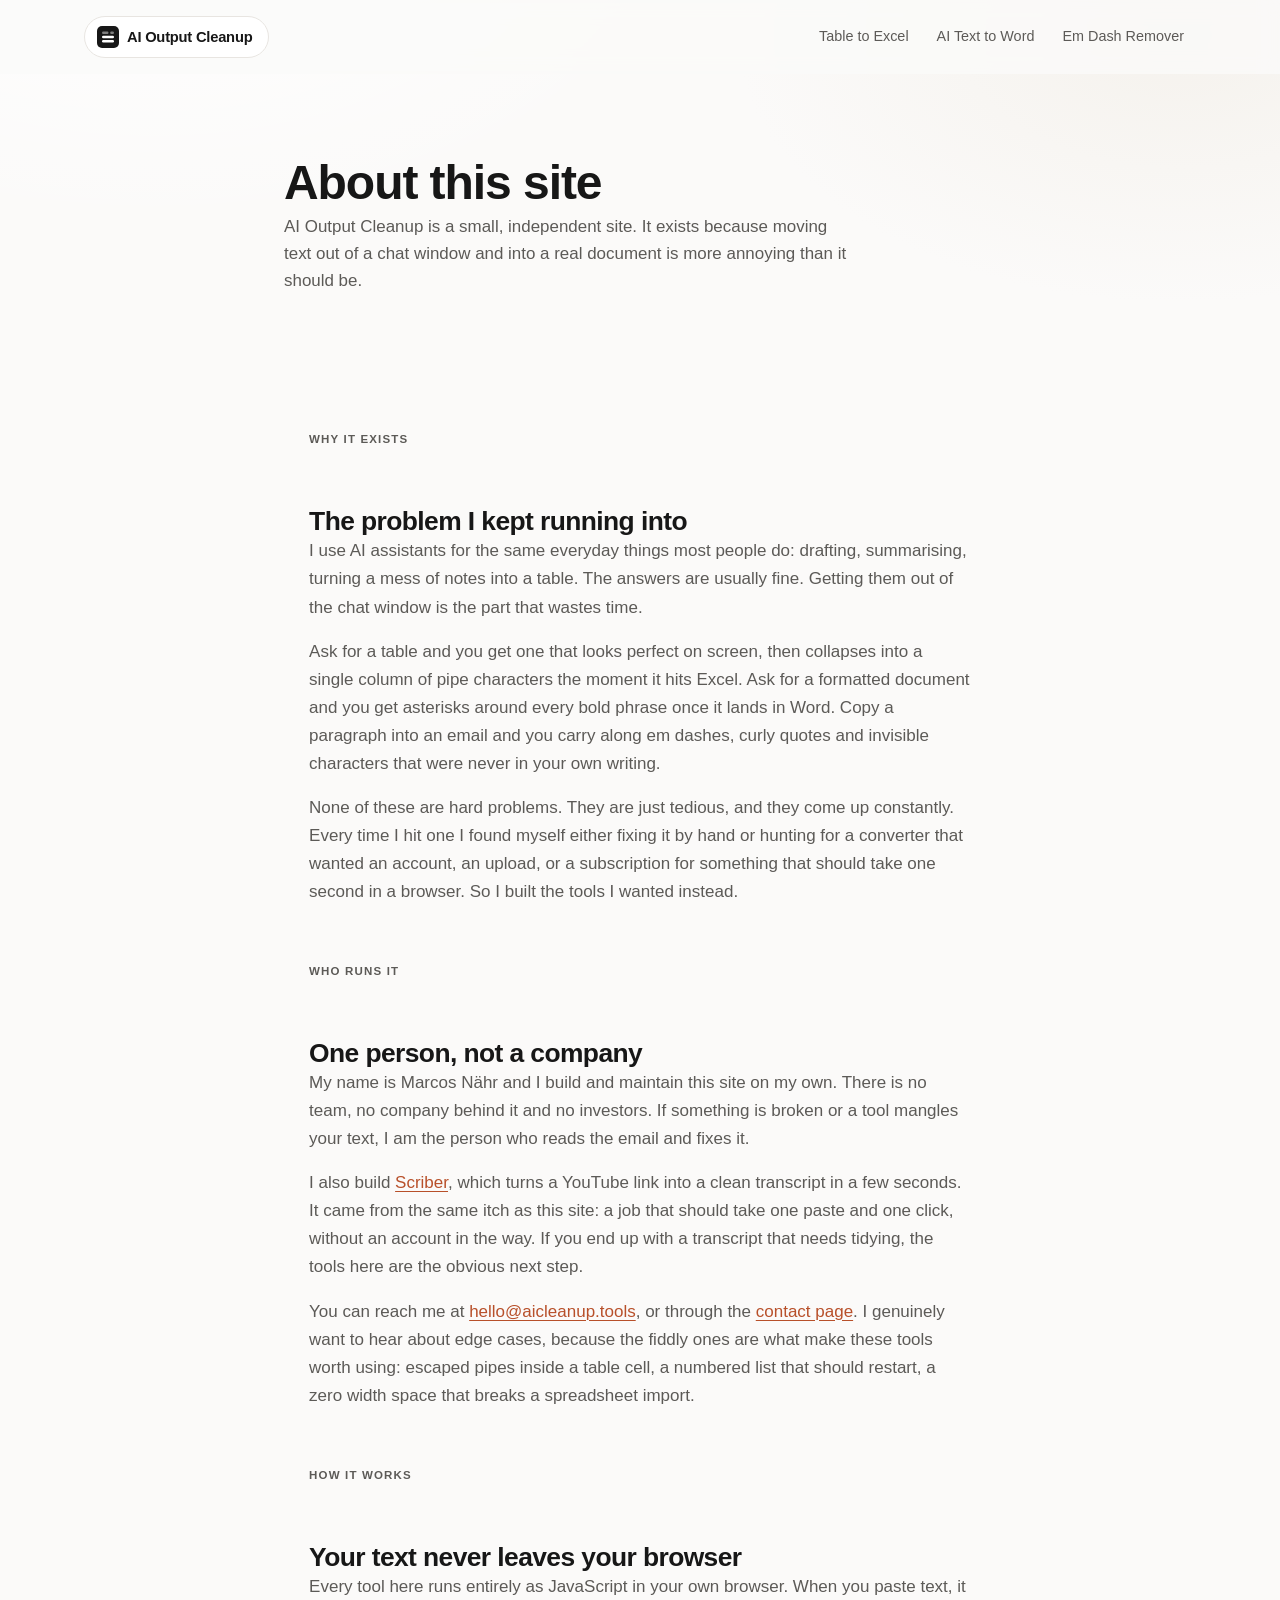
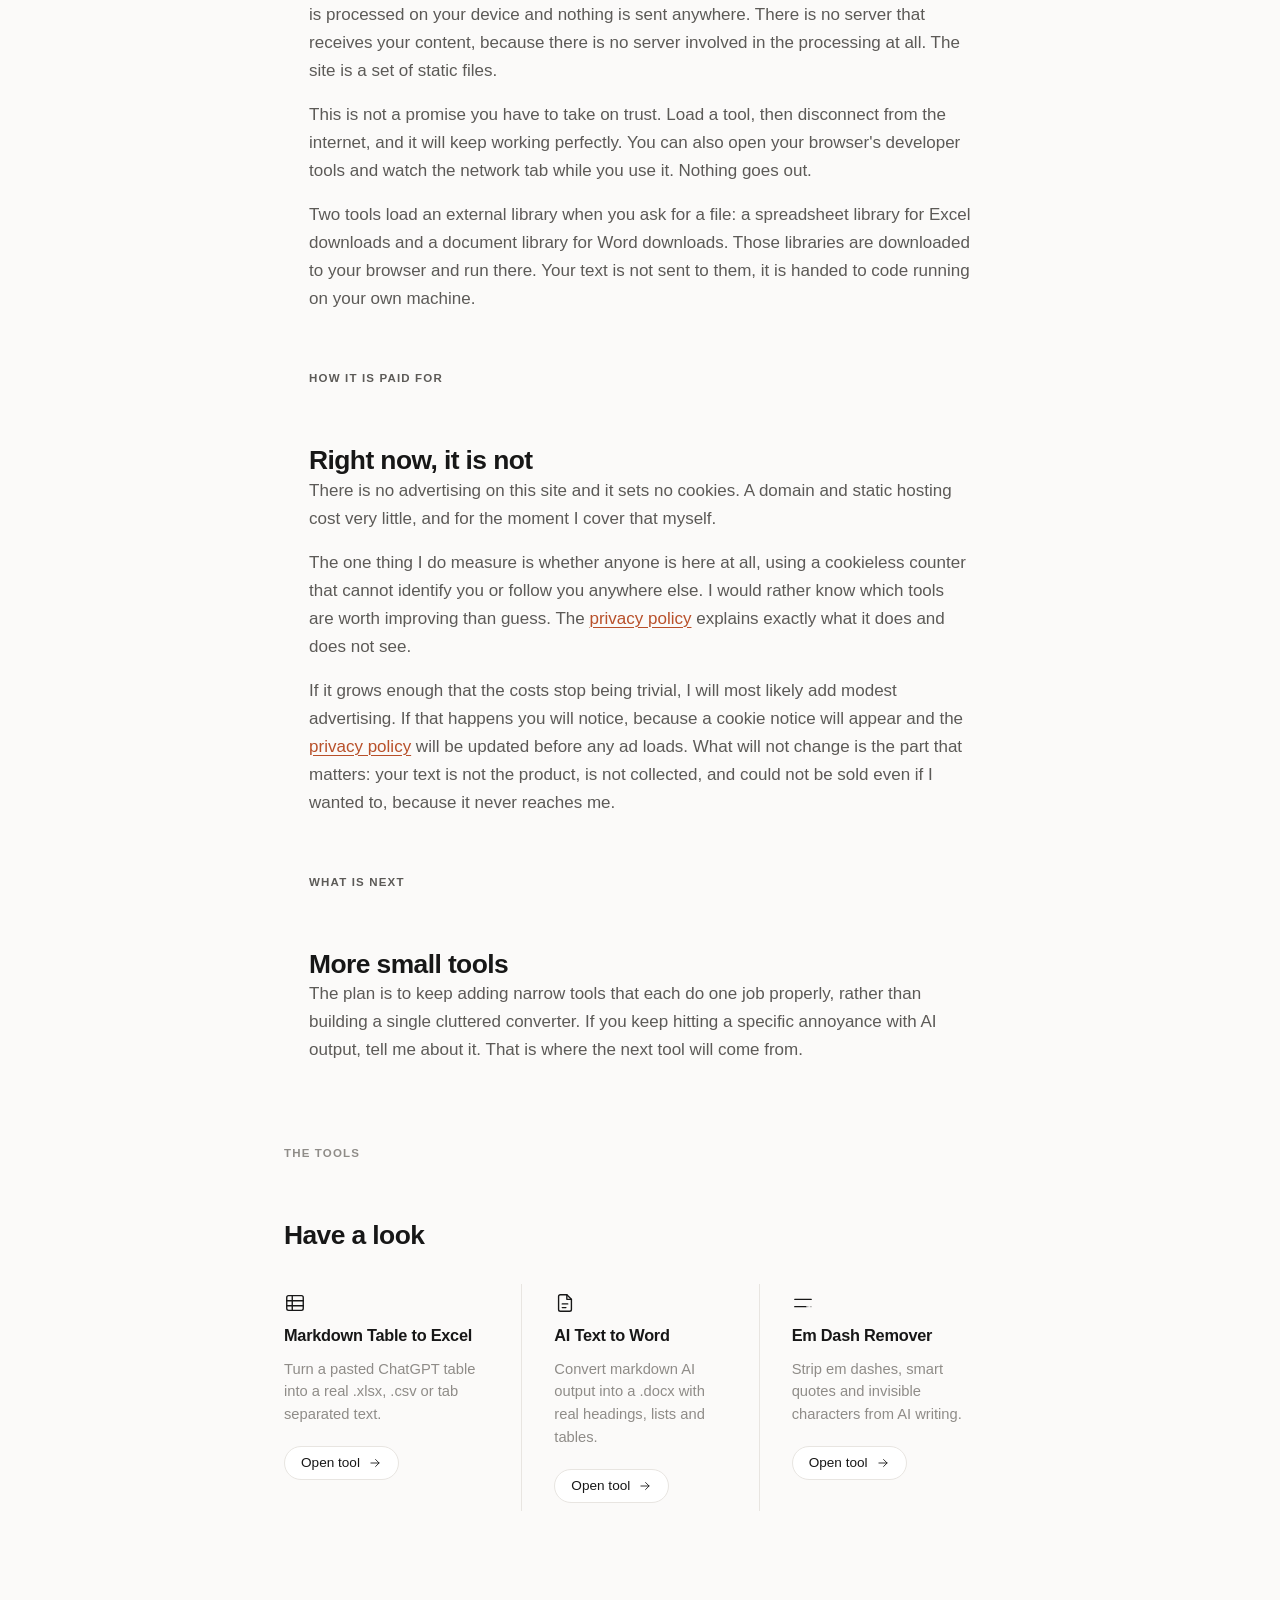
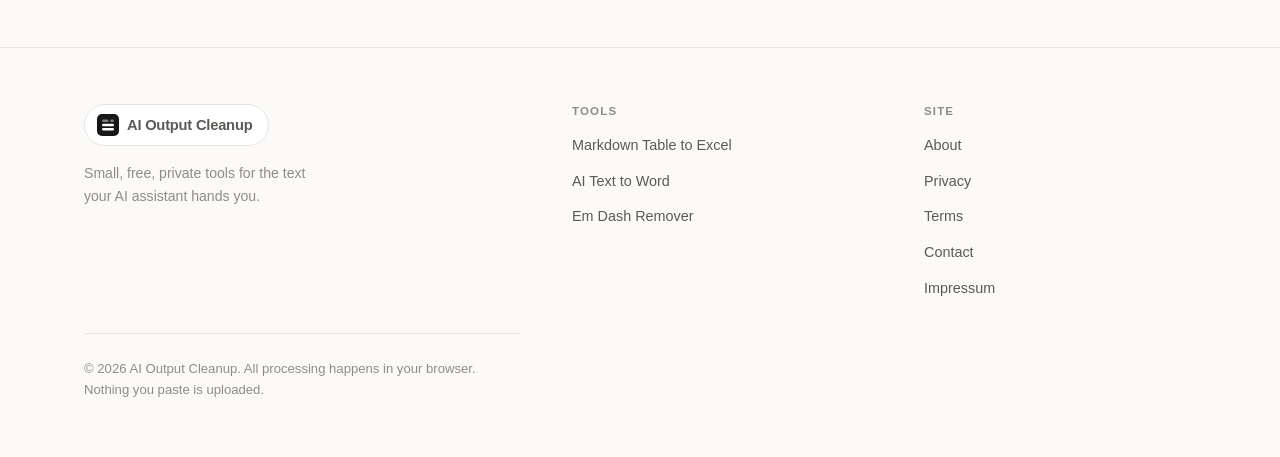
==== commit fd163ecb: "Correct spelling of operator name and street address Use the umlaut forms: Marcos Nähr and Pöstlingb" ====
--- a/about/index.html
+++ b/about/index.html
@@ -13,7 +13,7 @@
 <meta property="og:title" content="About AI Output Cleanup">
 <meta property="og:description" content="Who runs AI Output Cleanup and why. A small independent site of free browser based tools for AI generated text.">
 <meta property="og:url" content="https://aicleanup.tools/about/">
-<meta property="og:image" content="https://aicleanup.tools/assets/img/og-default.png">
+<meta property="og:image" content="https://aicleanup.tools/assets/img/og-default.jpg">
 <meta property="og:image:width" content="1200">
 <meta property="og:image:height" content="630">
 <meta property="og:image:alt" content="AI Output Cleanup, free browser tools for AI generated text">
@@ -89,7 +89,7 @@
       <p class="eyebrow eyebrow--spaced">Who runs it</p>
       <h2>One person, not a company</h2>
       <p>
-        My name is Marcos Nahr and I build and maintain this site on my own.
+        My name is Marcos Nähr and I build and maintain this site on my own.
         There is no team, no company behind it and no investors. If something
         is broken or a tool mangles your text, I am the person who reads the
         email and fixes it.
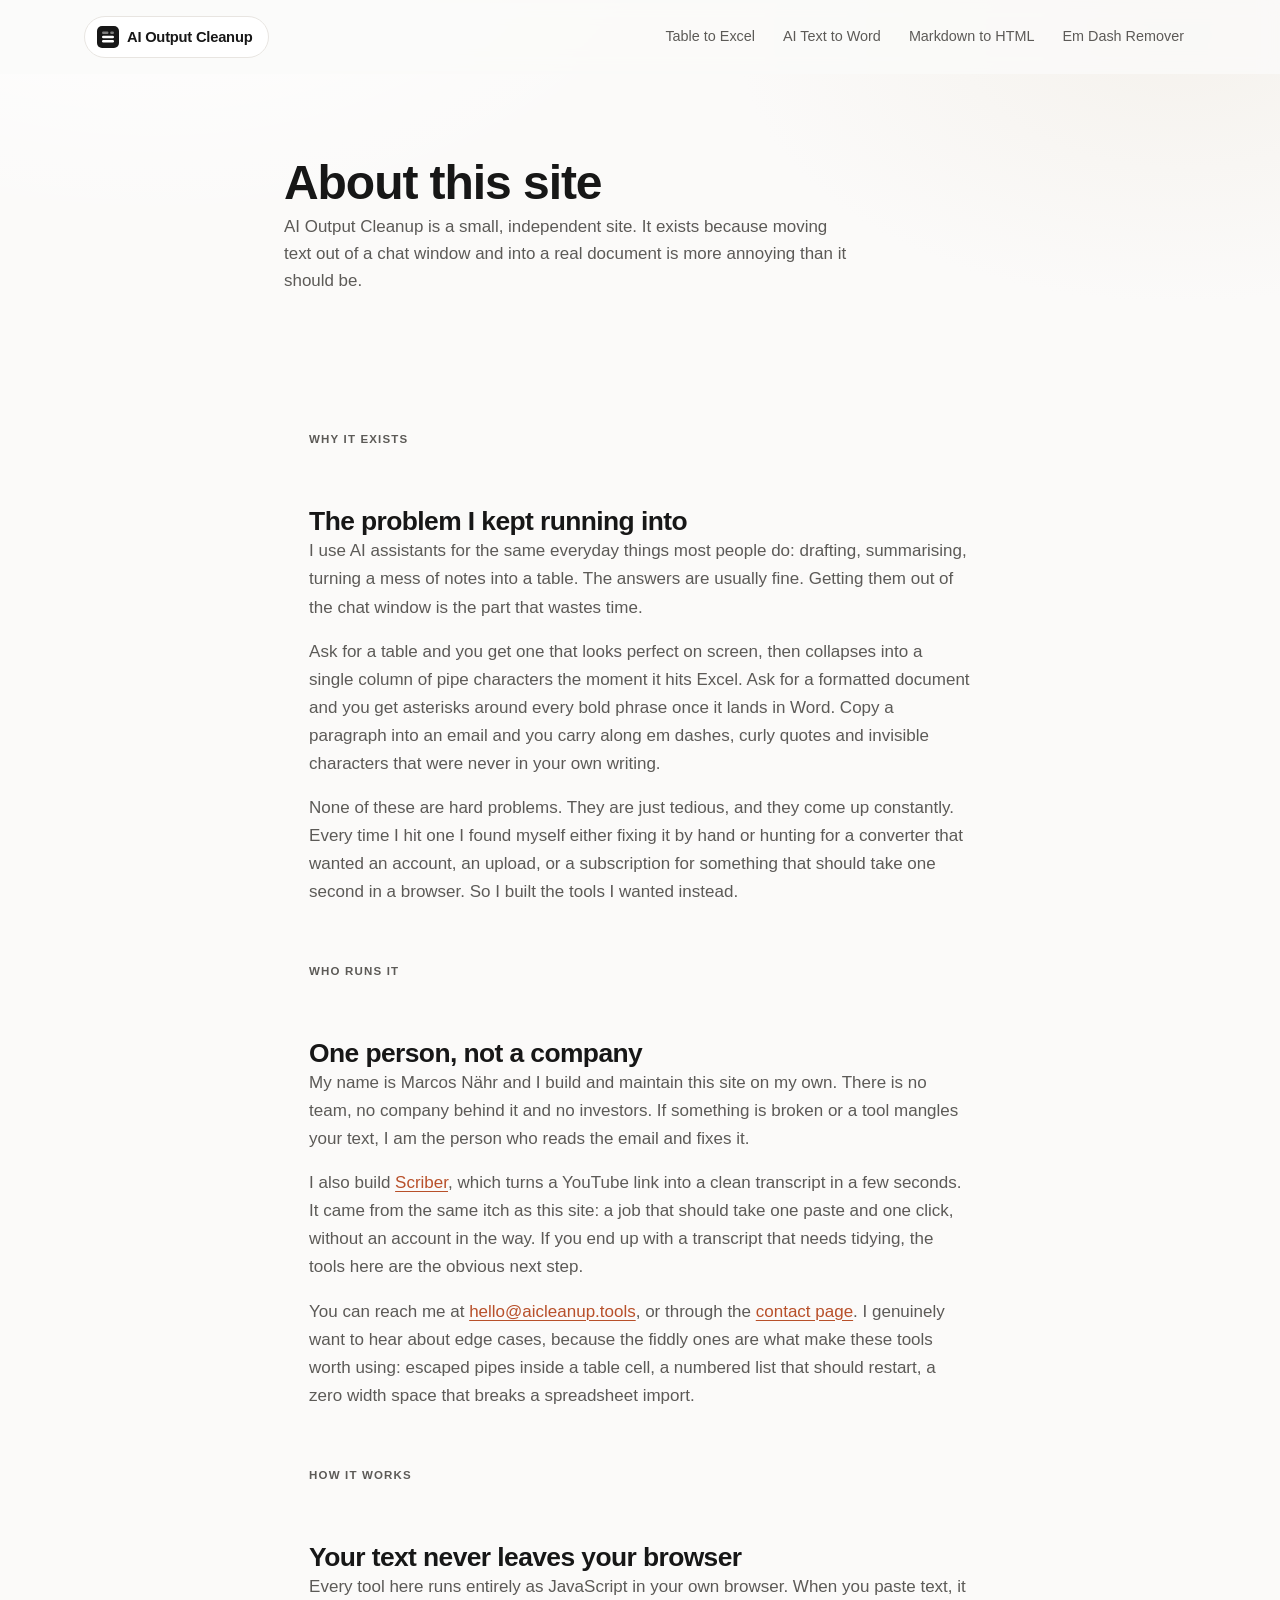
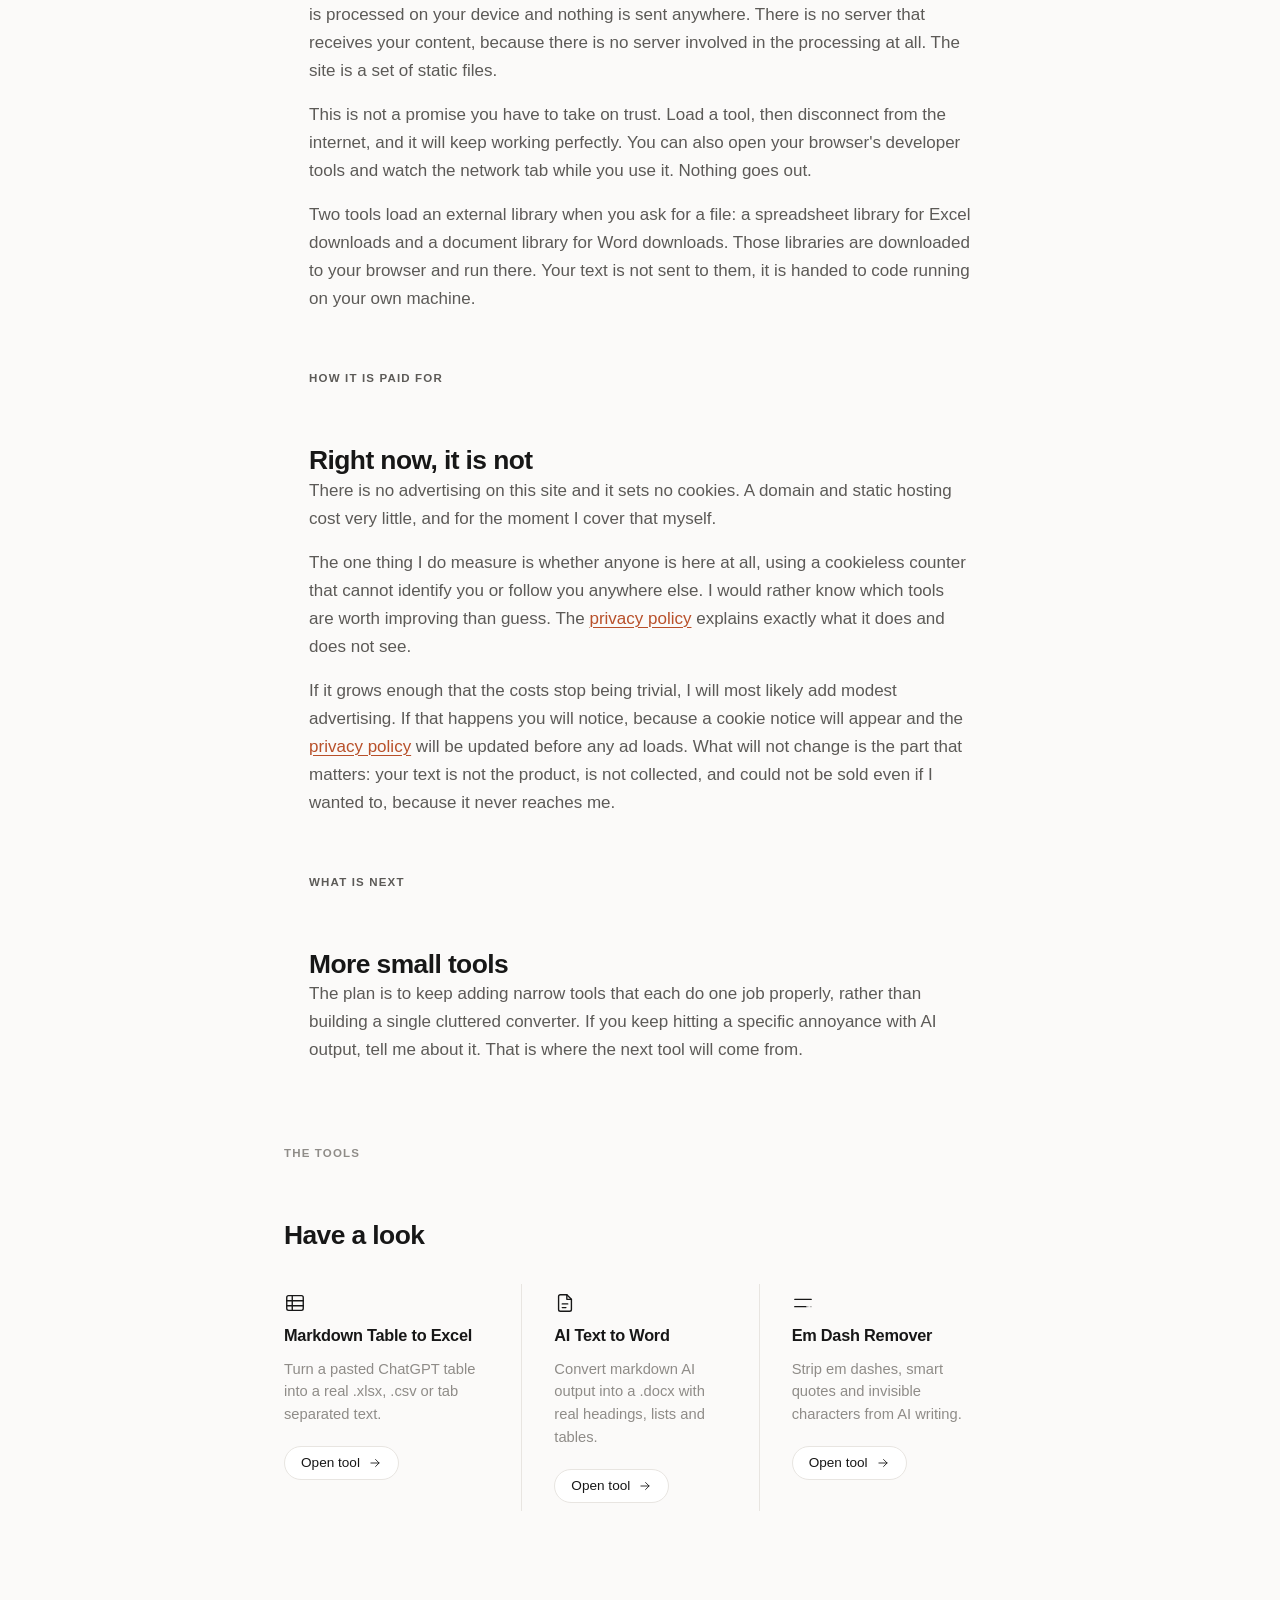
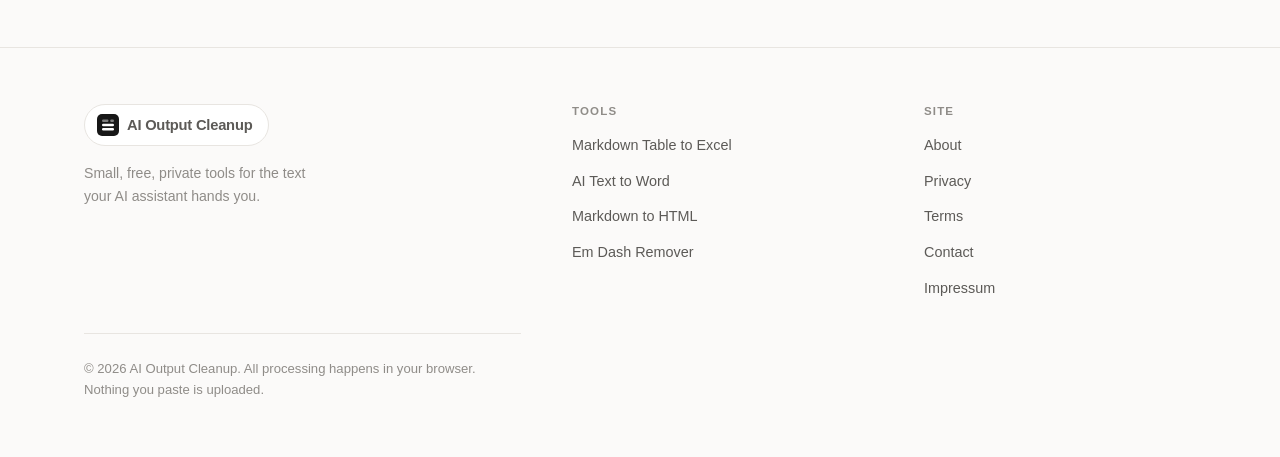
==== commit eabc9f2b: "Add fourth tool: Markdown to HTML Paste markdown, get clean semantic HTML for a CMS, newsletter or t" ====
--- a/about/index.html
+++ b/about/index.html
@@ -41,6 +41,7 @@
       <ul>
         <li><a href="/markdown-table-to-excel/">Table to Excel</a></li>
         <li><a href="/ai-text-to-word/">AI Text to Word</a></li>
+        <li><a href="/markdown-to-html/">Markdown to HTML</a></li>
         <li><a href="/em-dash-remover/">Em Dash Remover</a></li>
       </ul>
     </nav>
@@ -241,6 +242,7 @@
         <ul>
           <li><a href="/markdown-table-to-excel/">Markdown Table to Excel</a></li>
           <li><a href="/ai-text-to-word/">AI Text to Word</a></li>
+          <li><a href="/markdown-to-html/">Markdown to HTML</a></li>
           <li><a href="/em-dash-remover/">Em Dash Remover</a></li>
         </ul>
       </nav>
--- a/assets/css/site.css
+++ b/assets/css/site.css
@@ -710,6 +710,39 @@
 .doc-preview thead th { background: var(--line-2); font-weight: 600; }
 .doc-preview .table-scroll { margin-bottom: var(--space-3); }
 
+/* --- Next step suggestion -------------------------------------------------
+   Revealed only after the visitor has successfully used the tool. Hidden by
+   default so it never clutters the page for someone who has not finished, and
+   never competes with the tool itself for attention. */
+.next-step {
+  display: flex;
+  align-items: flex-start;
+  gap: var(--space-3);
+  margin-top: var(--space-5);
+  padding: var(--space-3) var(--space-4);
+  background: var(--line-2);
+  border-radius: var(--radius);
+  font-size: 0.9rem;
+  line-height: 1.5;
+  color: var(--ink-2);
+  animation: next-step-in 0.35s ease both;
+}
+.next-step[hidden] { display: none; }
+.next-step .icon { color: var(--accent); margin-top: 2px; }
+.next-step strong { color: var(--ink); font-weight: 600; }
+.next-step a {
+  font-weight: 500;
+  white-space: nowrap;
+}
+
+@keyframes next-step-in {
+  from { opacity: 0; transform: translateY(4px); }
+  to   { opacity: 1; transform: none; }
+}
+@media (prefers-reduced-motion: reduce) {
+  .next-step { animation: none; }
+}
+
 /* Copy button confirmation state. */
 .btn.is-done {
   background: var(--surface);
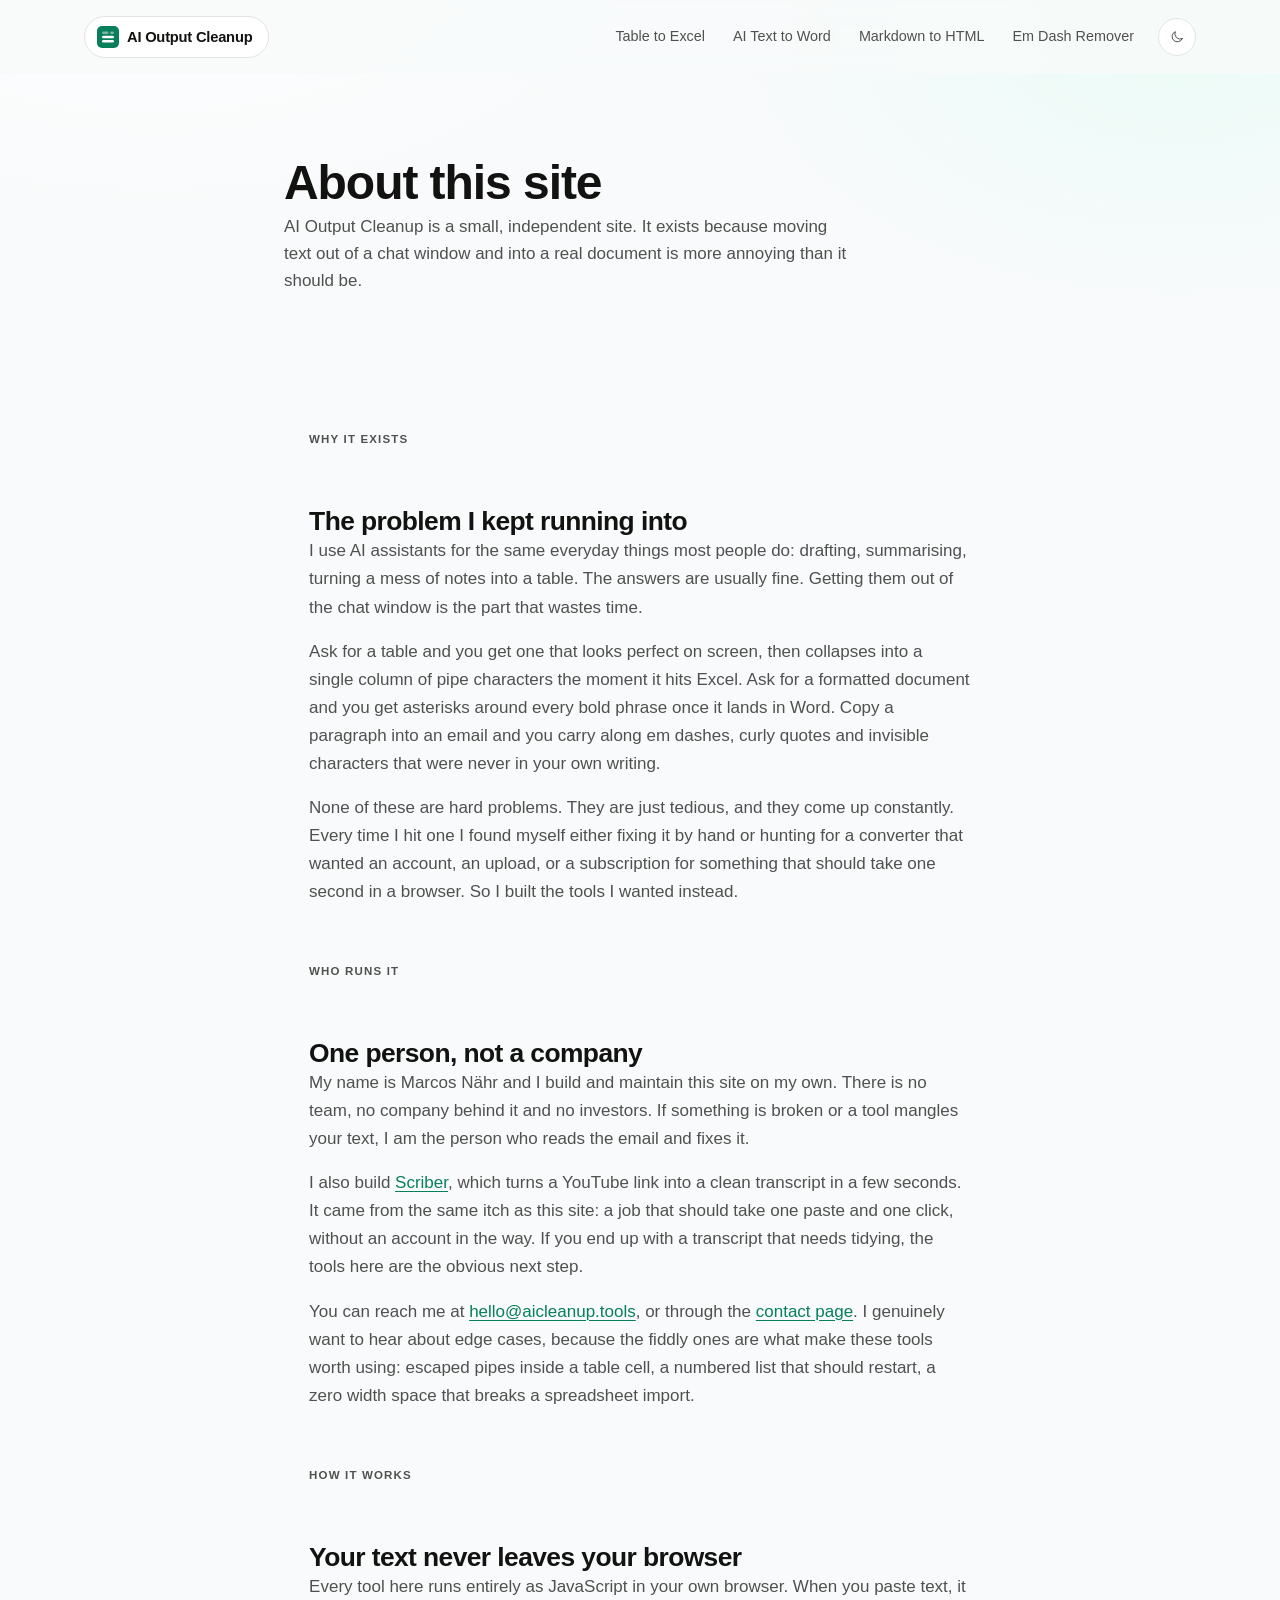
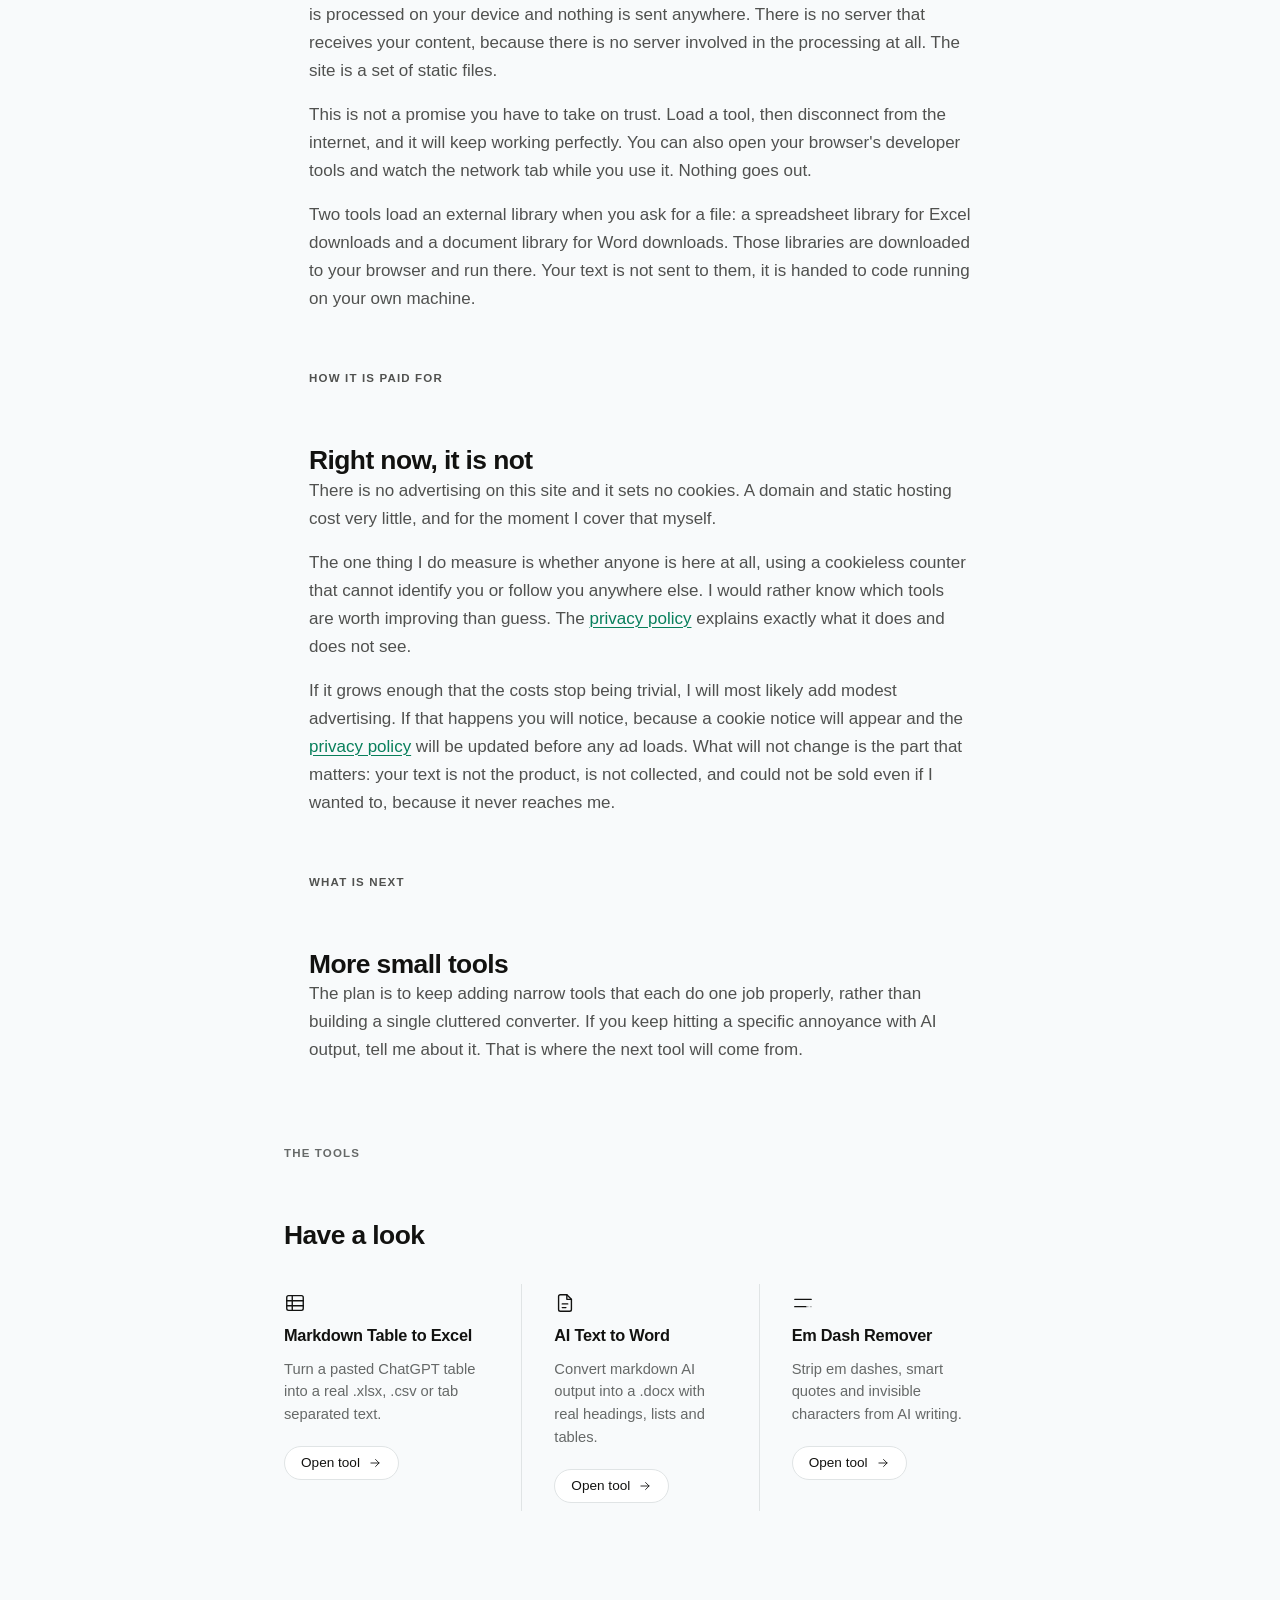
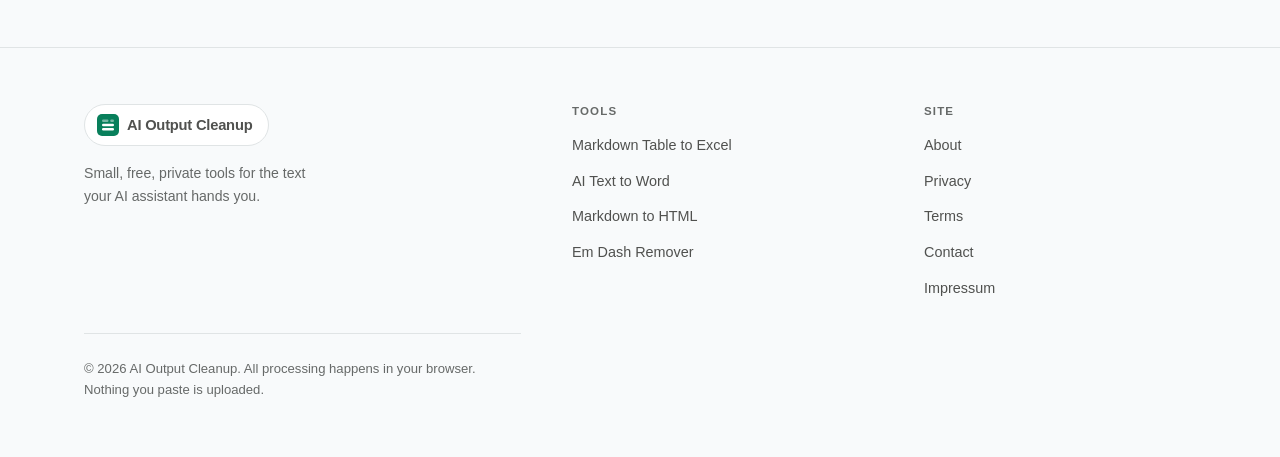
==== commit 613f86fc: "Add a light/dark switch and a Ko-fi donation box theme.js loads in the head so a saved choice applie" ====
--- a/about/index.html
+++ b/about/index.html
@@ -20,6 +20,7 @@
 <meta name="twitter:card" content="summary_large_image">
 
 <link rel="stylesheet" href="/assets/css/site.css">
+<script src="/assets/js/theme.js"></script>
 <link rel="icon" href="/favicon.svg" type="image/svg+xml">
 </head>
 <body>
--- a/assets/css/site.css
+++ b/assets/css/site.css
@@ -1,8 +1,10 @@
 /* ==========================================================================
    AI Output Cleanup — shared stylesheet
-   Mobile first. Light mode. System fonts only. No web fonts.
+   Mobile first. Light and dark mode, following the device setting unless
+   the visitor picks one with the header switch.
+   System fonts only. No web fonts.
    Visual direction: airy, minimal, thin dividers, small stroke icons,
-   pill shaped controls, near-black primary actions.
+   pill shaped controls, teal primary actions.
    ========================================================================== */
 
 /* --- Reset ---------------------------------------------------------------- */
@@ -22,23 +24,59 @@
 
 button, input, select, textarea { font: inherit; color: inherit; }
 
+/* --- Colour palette -------------------------------------------------------
+   The stone and teal scales from Open Props (open-props.style), copied in as
+   plain values so the site needs no extra stylesheet download. Shade 0 is the
+   palest, 12 the darkest. Open Props is MIT licensed, Copyright (c) 2021
+   Adam Argyle. Components below never use these directly, only the role
+   tokens that follow, so light and dark mode can swap them in one place. */
+:root {
+  --stone-0:  #f8fafb;  --stone-1:  #f2f4f6;  --stone-2:  #ebedef;
+  --stone-3:  #e0e4e5;  --stone-4:  #d1d6d8;  --stone-5:  #b1b6b9;
+  --stone-6:  #979b9d;  --stone-7:  #7e8282;  --stone-8:  #666968;
+  --stone-9:  #50514f;  --stone-10: #3a3a37;  --stone-11: #252521;
+  --stone-12: #121210;
+
+  --teal-0:  #e6fcf5;  --teal-1:  #c3fae8;  --teal-2:  #96f2d7;
+  --teal-3:  #63e6be;  --teal-4:  #38d9a9;  --teal-5:  #20c997;
+  --teal-6:  #12b886;  --teal-7:  #0ca678;  --teal-8:  #099268;
+  --teal-9:  #087f5b;  --teal-10: #066649;  --teal-11: #054d37;
+  --teal-12: #033325;
+}
+
 /* --- Design tokens -------------------------------------------------------- */
 :root {
-  /* Warm neutral scale */
-  --ink:        #171717;
-  --ink-2:      #5c5a57;
-  --ink-3:      #8f8c88;
-  --line:       #e8e5e1;
-  --line-2:     #f3f1ee;
+  color-scheme: light dark;
+
+  /* Neutral scale. Every text colour clears WCAG AA (4.5:1) on the canvas,
+     including the faintest one. */
+  --ink:        var(--stone-12);
+  --ink-2:      var(--stone-9);
+  --ink-3:      var(--stone-8);
+  --line:       var(--stone-3);
+  --line-2:     var(--stone-1);
   --surface:    #ffffff;
-  --canvas:     #fbfaf9;
-
-  /* Single accent — warm clay. Used sparingly: links, focus, small marks. */
-  --accent:     #b8502a;
-  --accent-dk:  #94401f;
-  --accent-lt:  #fbf0eb;
-
-  --danger:     #a3352b;
+  --surface-ro: #fcfdfd;   /* read only output, a hair off the surface */
+  --canvas:     var(--stone-0);
+
+  /* Single accent: teal. Links, primary buttons, focus, small marks.
+     Shade 9 rather than 7 so white button text passes AA. */
+  --accent:     var(--teal-9);
+  --accent-dk:  var(--teal-10);
+  --accent-lt:  var(--teal-0);
+  --on-accent:  #ffffff;   /* text on a filled accent background */
+  --ring:       rgba(8, 127, 91, 0.16);
+  --mark:       var(--teal-9);   /* logo tile */
+
+  --danger:     #c92a2a;
+
+  /* Atmosphere: the page glow, translucent header, shadows. */
+  --glow-a:     rgba(255, 255, 255, 1);
+  --glow-b:     rgba(230, 252, 245, 0.7);
+  --header-bg:  rgba(248, 250, 251, 0.82);
+  --ghost:      rgba(255, 255, 255, 0.5);
+  --shadow:     rgba(18, 18, 16, 0.08);
+  --shadow-lg:  rgba(18, 18, 16, 0.1);
 
   --radius:     10px;
   --radius-lg:  16px;
@@ -63,6 +101,73 @@
           Arial, sans-serif, "Apple Color Emoji", "Segoe UI Emoji";
 }
 
+/* Dark mode. Follows the device setting until the visitor uses the header
+   switch, which sets data-theme on <html> (see theme.js). Only role tokens
+   change here, so no component needs its own dark rule.
+   The token list appears twice, once per trigger, because plain CSS cannot
+   share one block between a media query and a selector. Keep them identical. */
+:root[data-theme="light"] { color-scheme: light; }
+
+@media (prefers-color-scheme: dark) {
+  :root:not([data-theme="light"]) {
+    color-scheme: dark;
+    --ink:        var(--stone-1);
+    --ink-2:      var(--stone-4);
+    --ink-3:      var(--stone-5);
+    --line:       var(--stone-9);
+    --line-2:     var(--stone-10);
+    --surface:    var(--stone-11);
+    --surface-ro: #1c1c19;   /* between stone 11 and 12 */
+    --canvas:     var(--stone-12);
+
+    /* A lighter teal reads on the dark canvas; button text flips to the
+       darkest teal so it still passes AA (7.8:1). */
+    --accent:     var(--teal-4);
+    --accent-dk:  var(--teal-3);
+    --accent-lt:  var(--teal-12);
+    --on-accent:  var(--teal-12);
+    --ring:       rgba(56, 217, 169, 0.22);
+    --mark:       var(--teal-7);
+
+    --danger:     #ff8787;
+
+    --glow-a:     rgba(56, 217, 169, 0.06);
+    --glow-b:     rgba(255, 255, 255, 0.03);
+    --header-bg:  rgba(18, 18, 16, 0.82);
+    --ghost:      rgba(255, 255, 255, 0.02);
+    --shadow:     rgba(0, 0, 0, 0.4);
+    --shadow-lg:  rgba(0, 0, 0, 0.5);
+  }
+}
+
+:root[data-theme="dark"] {
+  color-scheme: dark;
+  --ink:        var(--stone-1);
+  --ink-2:      var(--stone-4);
+  --ink-3:      var(--stone-5);
+  --line:       var(--stone-9);
+  --line-2:     var(--stone-10);
+  --surface:    var(--stone-11);
+  --surface-ro: #1c1c19;
+  --canvas:     var(--stone-12);
+
+  --accent:     var(--teal-4);
+  --accent-dk:  var(--teal-3);
+  --accent-lt:  var(--teal-12);
+  --on-accent:  var(--teal-12);
+  --ring:       rgba(56, 217, 169, 0.22);
+  --mark:       var(--teal-7);
+
+  --danger:     #ff8787;
+
+  --glow-a:     rgba(56, 217, 169, 0.06);
+  --glow-b:     rgba(255, 255, 255, 0.03);
+  --header-bg:  rgba(18, 18, 16, 0.82);
+  --ghost:      rgba(255, 255, 255, 0.02);
+  --shadow:     rgba(0, 0, 0, 0.4);
+  --shadow-lg:  rgba(0, 0, 0, 0.5);
+}
+
 /* --- Base ----------------------------------------------------------------- */
 body {
   font-family: var(--sans);
@@ -70,10 +175,10 @@
   line-height: 1.65;
   color: var(--ink);
   background-color: var(--canvas);
-  /* Barely there warm glow so the page is not a flat slab of grey. */
+  /* Barely there glow so the page is not a flat slab of grey. */
   background-image:
-    radial-gradient(900px 520px at 12% -10%, #ffffff 0%, rgba(255,255,255,0) 62%),
-    radial-gradient(760px 460px at 92% 4%, #f5f2ed 0%, rgba(245,242,237,0) 58%);
+    radial-gradient(900px 520px at 12% -10%, var(--glow-a) 0%, transparent 62%),
+    radial-gradient(760px 460px at 92% 4%, var(--glow-b) 0%, transparent 58%);
   background-repeat: no-repeat;
   background-attachment: fixed;
   -webkit-font-smoothing: antialiased;
@@ -118,7 +223,7 @@
 .icon--sm { width: 16px; height: 16px; }
 
 :focus-visible {
-  outline: 2px solid var(--ink);
+  outline: 2px solid var(--accent);
   outline-offset: 3px;
   border-radius: 4px;
 }
@@ -155,12 +260,12 @@
   left: -9999px;
   top: 0;
   background: var(--ink);
-  color: #fff;
+  color: var(--canvas);
   padding: var(--space-3) var(--space-4);
   z-index: 100;
   border-radius: 0 0 var(--radius) 0;
 }
-.skip-link:focus { left: 0; color: #fff; }
+.skip-link:focus { left: 0; color: var(--canvas); }
 
 /* --- Header --------------------------------------------------------------- */
 .site-header { padding-block: var(--space-4); }
@@ -169,7 +274,7 @@
     position: sticky;
     top: 0;
     z-index: 20;
-    background: rgba(251, 250, 249, 0.82);
+    background: var(--header-bg);
     backdrop-filter: blur(10px);
     -webkit-backdrop-filter: blur(10px);
   }
@@ -200,6 +305,39 @@
 }
 .logo:hover { color: var(--ink); border-color: var(--ink-3); }
 .logo svg { flex: 0 0 auto; }
+/* The logo tile is drawn black in the HTML (so it still looks right without
+   this stylesheet). A CSS fill outranks the attribute, so the tile takes the
+   accent and follows dark mode without editing every page. */
+.logo svg rect:first-child,
+.hero__mark rect:first-child { fill: var(--mark); }
+
+/* Light and dark switch, added to the header by theme.js. Same pill
+   language as the logo chip. */
+/* On phones the nav wraps onto its own row, so the switch moves up beside
+   the logo instead of ending up alone on a third line. From 900px everything
+   fits on one row and the switch sits at the far right. */
+.theme-toggle { order: 1; margin-left: auto; }
+.site-nav { order: 2; flex-basis: 100%; }
+@media (min-width: 900px) {
+  .site-nav { order: 0; flex-basis: auto; margin-left: auto; }
+  .theme-toggle { order: 0; margin-left: 0; }
+}
+.theme-toggle {
+  display: inline-grid;
+  place-items: center;
+  width: 38px;
+  height: 38px;
+  padding: 0;
+  border: 1px solid var(--line);
+  border-radius: var(--radius-pill);
+  background: var(--surface);
+  color: var(--ink-2);
+  cursor: pointer;
+  transition: border-color 0.15s ease, color 0.15s ease;
+}
+.theme-toggle:hover { border-color: var(--ink-3); color: var(--ink); }
+.theme-toggle .icon { transition: transform 0.3s cubic-bezier(0.22, 0.9, 0.28, 1.2); }
+.theme-toggle:hover .icon { transform: rotate(-15deg); }
 
 .site-nav ul {
   display: flex;
@@ -276,6 +414,37 @@
 }
 .privacy-note .icon { color: var(--accent); }
 
+/* --- Donation box ---------------------------------------------------------
+   A quiet ask under the privacy note on the home page. Hidden in the HTML and
+   shown by site.js only once a donation link is configured, so the site never
+   shows a button that goes nowhere. */
+.support {
+  display: flex;
+  align-items: flex-start;
+  gap: var(--space-3);
+  margin-top: var(--space-5);
+  padding: var(--space-4) var(--space-5);
+  background: var(--surface);
+  border: 1px solid var(--line);
+  border-radius: var(--radius-lg);
+  max-width: 46ch;
+}
+.support[hidden] { display: none; }
+.support > .icon { color: var(--accent); margin-top: 2px; }
+.support__text {
+  font-size: 0.9rem;
+  line-height: 1.5;
+  color: var(--ink-2);
+  margin-bottom: var(--space-3);
+}
+.support__text strong { color: var(--ink); font-weight: 600; }
+.support__fine {
+  margin-top: var(--space-3);
+  font-size: 0.78rem;
+  line-height: 1.45;
+  color: var(--ink-3);
+}
+
 /* --- Column list with thin dividers ---------------------------------------
    Replaces boxed cards. Small icon, title, muted description, action.
    Divider rules between columns on desktop, between rows on mobile. */
@@ -340,7 +509,7 @@
   /* Slight overshoot easing so the nudge feels driven, not linear. */
   transition: transform 0.22s cubic-bezier(0.22, 0.9, 0.28, 1.2);
 }
-.col:hover .col__cta { border-color: var(--ink); background: var(--ink); color: #fff; }
+.col:hover .col__cta { border-color: var(--accent); background: var(--accent); color: var(--on-accent); }
 
 /* Arrow nudges right on hover, keyboard focus, and press. focus-within covers
    the stretched heading link so keyboard users get the same feedback. */
@@ -391,8 +560,8 @@
 textarea:hover { border-color: var(--ink-3); }
 textarea:focus {
   outline: none;
-  border-color: var(--ink);
-  box-shadow: 0 0 0 3px rgba(23, 23, 23, 0.06);
+  border-color: var(--accent);
+  box-shadow: 0 0 0 3px var(--ring);
 }
 textarea::placeholder { color: var(--ink-3); opacity: 1; }
 
@@ -422,11 +591,11 @@
 .btn .icon { width: 16px; height: 16px; }
 
 .btn--primary {
-  background: var(--ink);
-  color: #fff;
-  border-color: var(--ink);
-}
-.btn--primary:hover { background: #000; border-color: #000; color: #fff; }
+  background: var(--accent);
+  color: var(--on-accent);
+  border-color: var(--accent);
+}
+.btn--primary:hover { background: var(--accent-dk); border-color: var(--accent-dk); color: var(--on-accent); }
 
 .btn--ghost {
   background: var(--surface);
@@ -479,7 +648,7 @@
   margin: 0;
   cursor: pointer;
 }
-.opt input { margin-top: 3px; width: 16px; height: 16px; accent-color: var(--ink); }
+.opt input { margin-top: 3px; width: 16px; height: 16px; accent-color: var(--accent); }
 
 .status {
   margin-top: var(--space-3);
@@ -509,7 +678,7 @@
 .field__head label, .field__head .label { margin-bottom: 0; }
 .field__hint { font-size: 0.78rem; color: var(--ink-3); }
 
-textarea[readonly] { background: #fdfdfc; color: var(--ink-2); }
+textarea[readonly] { background: var(--surface-ro); color: var(--ink-2); }
 textarea[readonly]:hover { border-color: var(--line); }
 
 /* Option blocks side by side on desktop. */
@@ -633,7 +802,7 @@
   background: var(--surface);
   color: var(--ink);
   font-weight: 500;
-  box-shadow: 0 1px 2px rgba(23, 23, 23, 0.08);
+  box-shadow: 0 1px 2px var(--shadow);
 }
 
 /* --- Formatted document preview -------------------------------------------
@@ -758,7 +927,7 @@
   border-radius: var(--radius-lg);
   color: var(--ink-3);
   font-size: 0.9rem;
-  background: rgba(255, 255, 255, 0.5);
+  background: var(--ghost);
 }
 .empty-state[hidden] { display: none; }
 .empty-state p { margin-bottom: var(--space-3); color: var(--ink-3); }
@@ -940,7 +1109,7 @@
   padding: var(--space-4) var(--space-5);
   font-size: 0.86rem;
   line-height: 1.5;
-  box-shadow: 0 8px 30px rgba(23, 23, 23, 0.1);
+  box-shadow: 0 8px 30px var(--shadow-lg);
 }
 .cookie-banner[hidden] { display: none; }
 .cookie-banner__inner {
@@ -995,4 +1164,5 @@
   .btn:focus-visible .icon,
   .btn:active .icon { transform: none; }
   .btn:active:not([disabled]) { transform: none; }
-}
+  .theme-toggle:hover .icon { transform: none; }
+}
